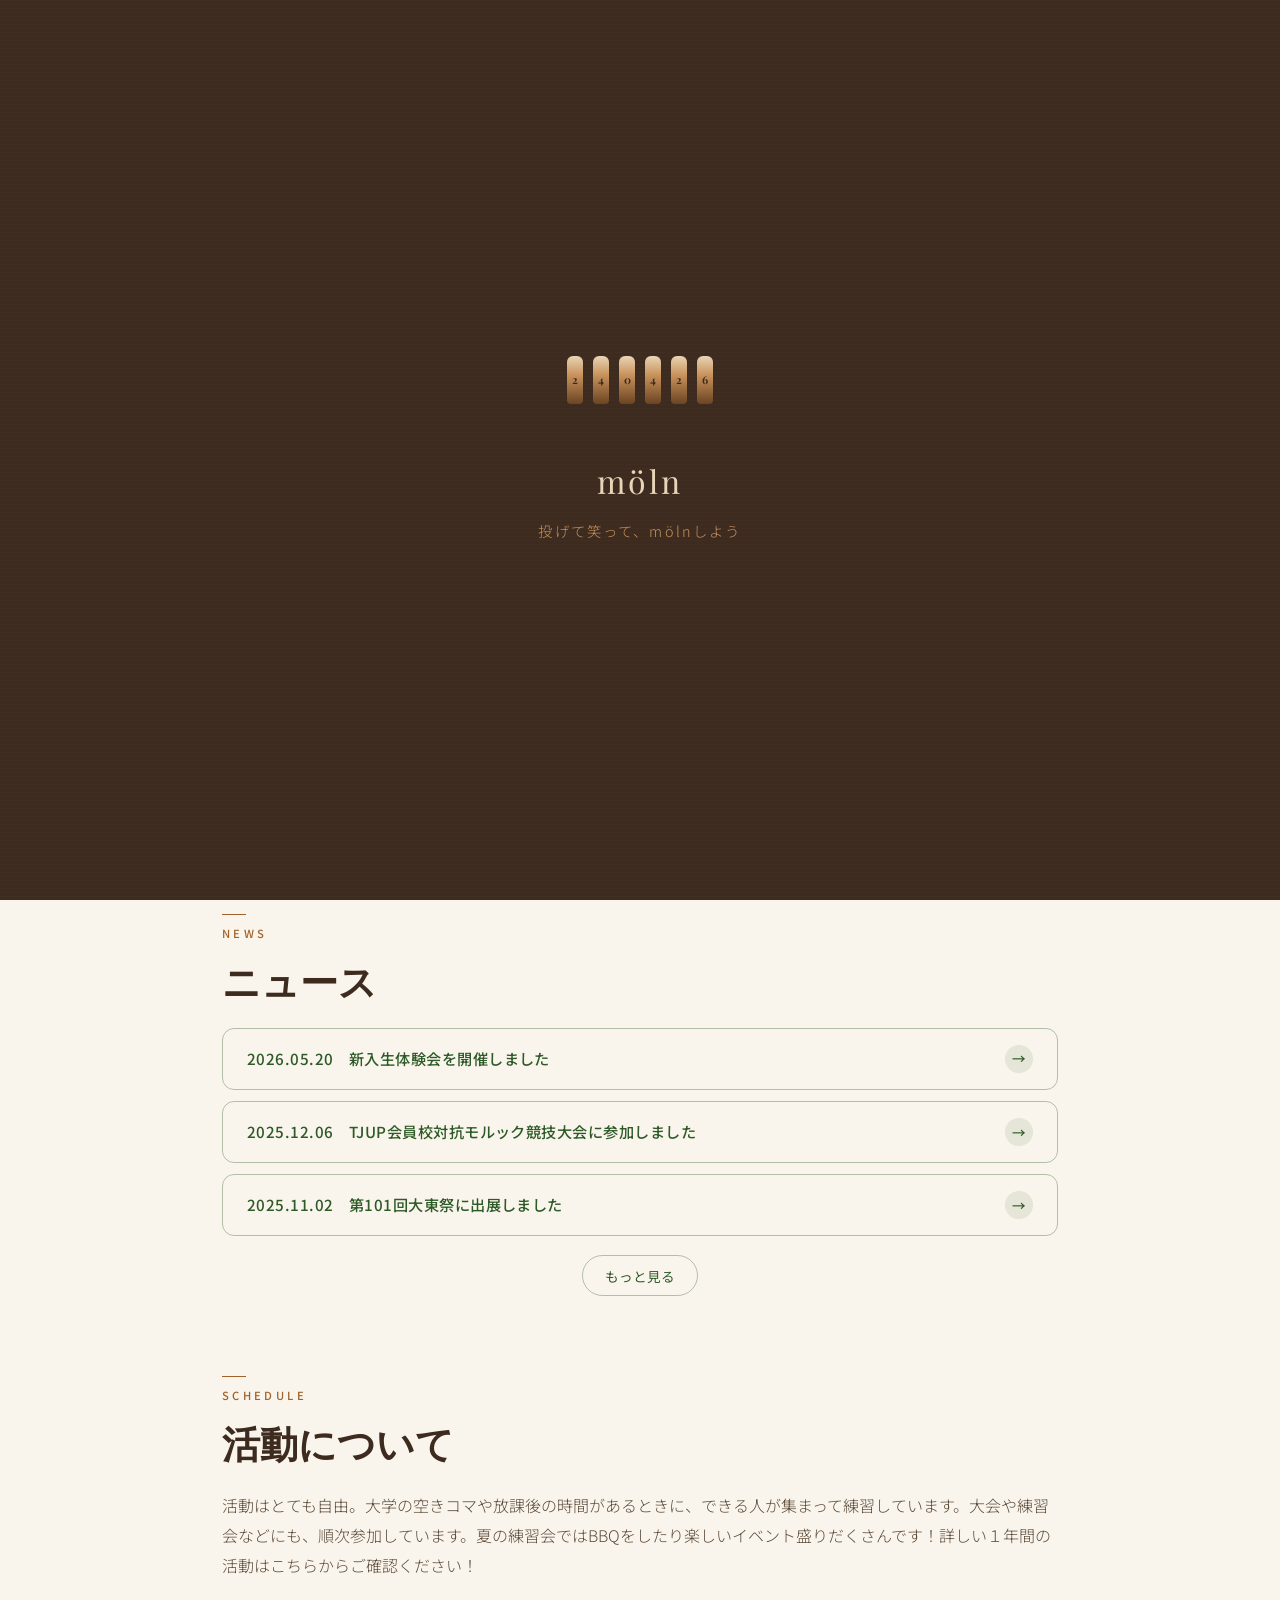
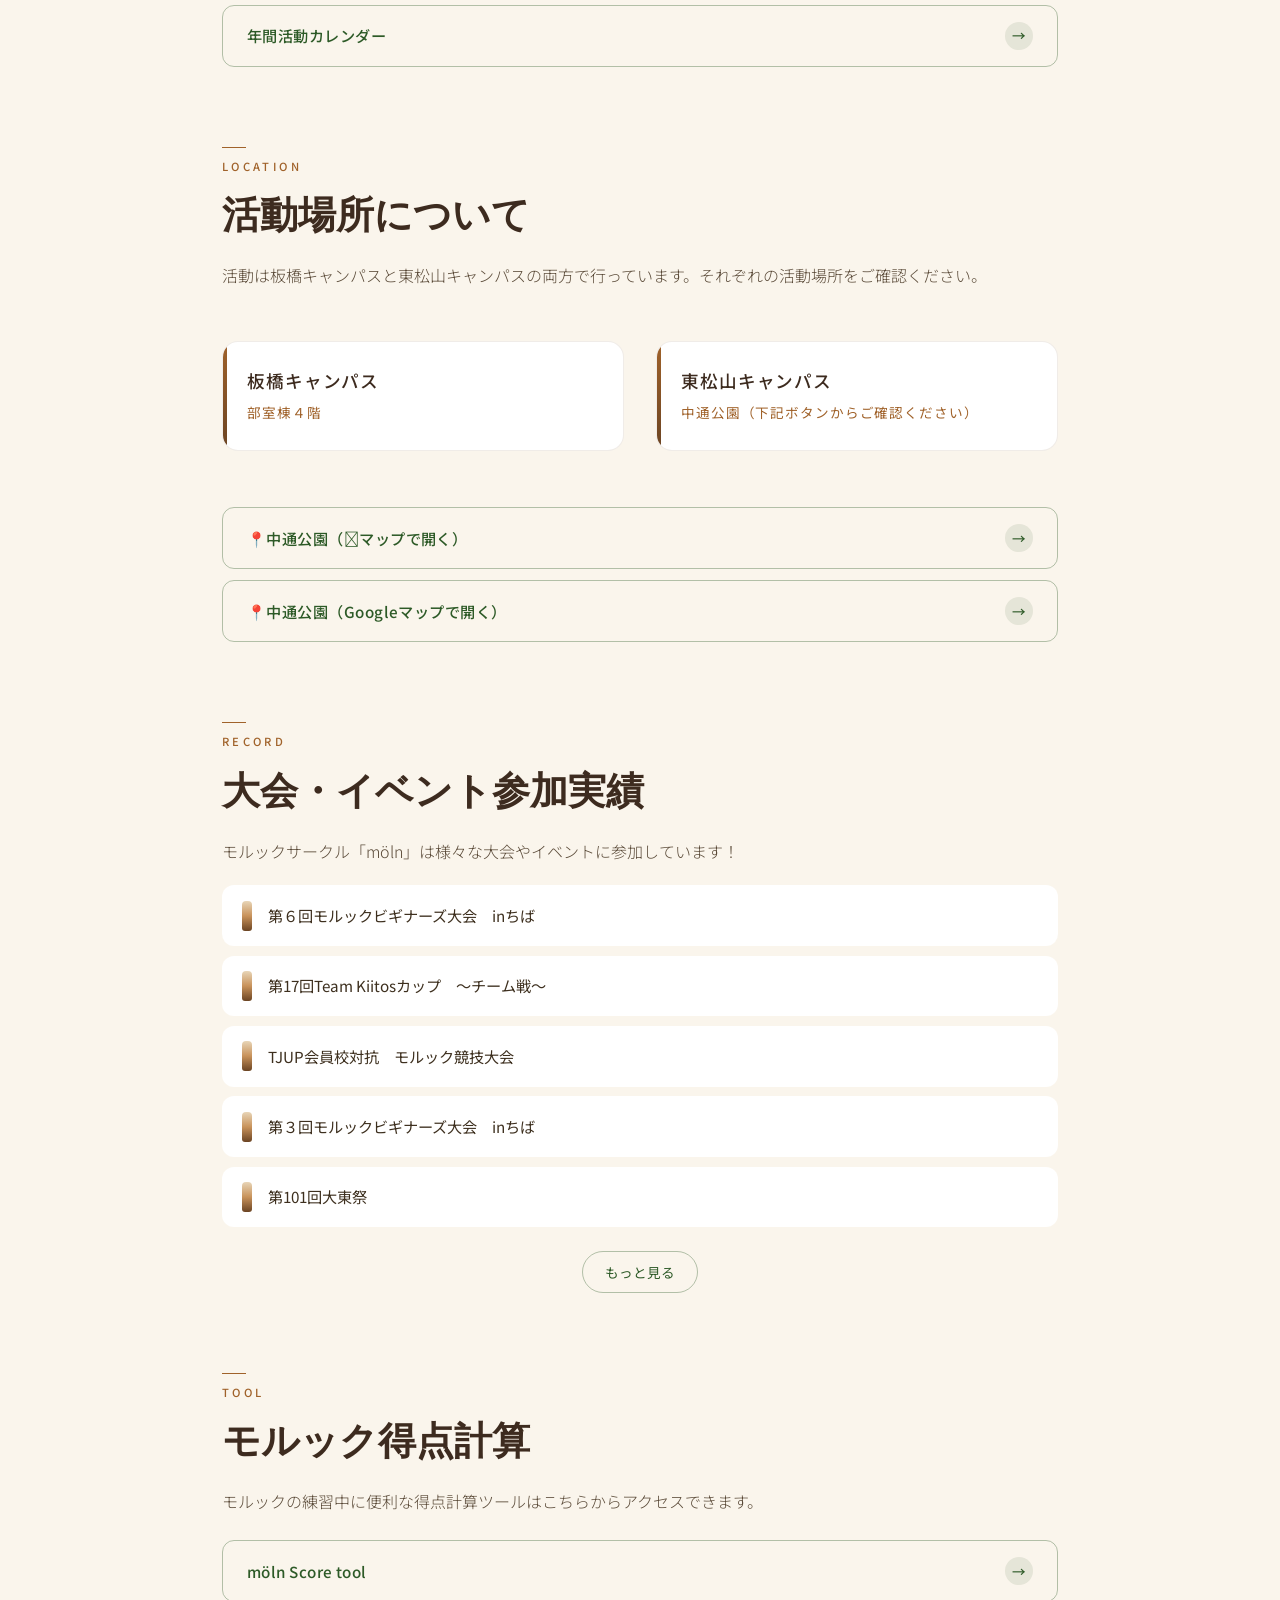
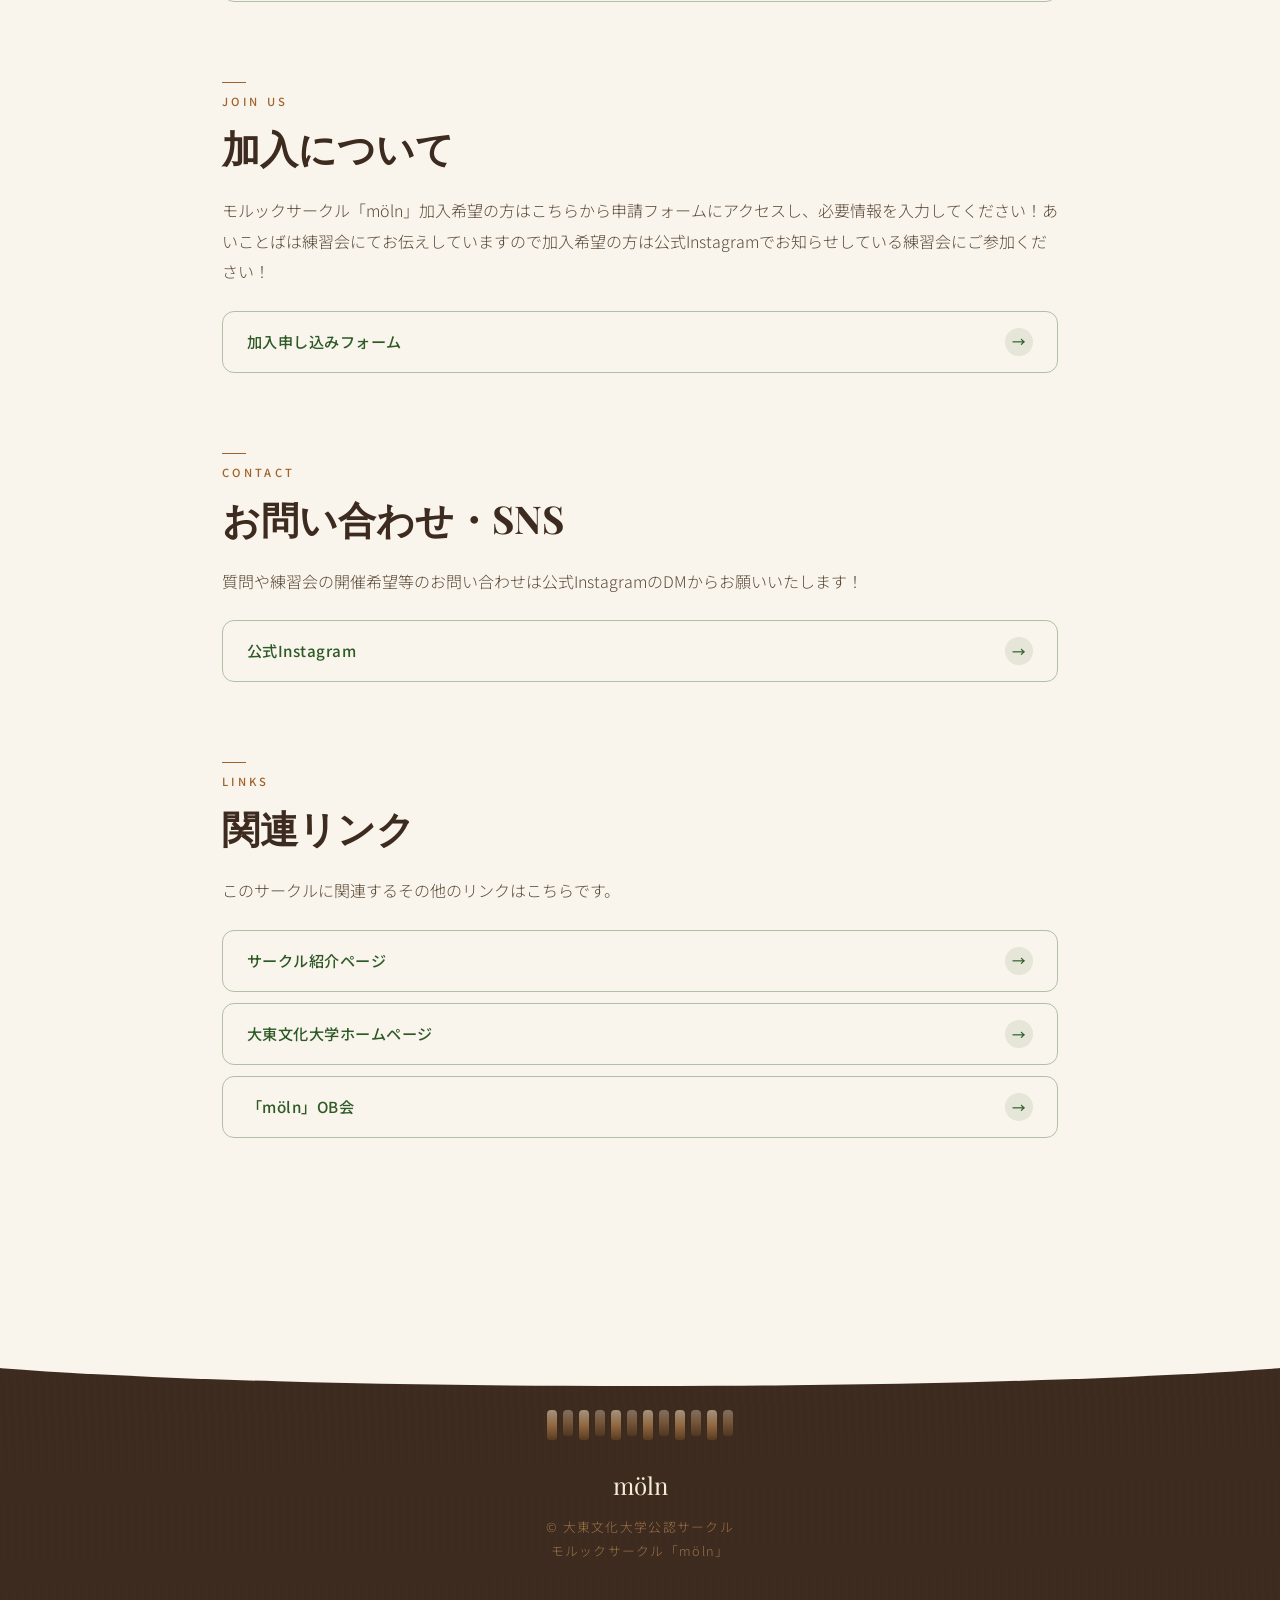
==== index.html @ 15ef9937 "Update index.html" ====
<!DOCTYPE html>
<html lang="ja">
<head>
  <meta charset="UTF-8" />
  <meta name="viewport" content="width=device-width, initial-scale=1.0" />
  <title>モルックサークル「möln」</title>
  <link rel="icon" type="image/png" href="photo/favicon.ico" />

  <!-- PWA設定 -->
  <meta name="theme-color" content="#5C3D2E" />
  <meta name="apple-mobile-web-app-capable" content="yes" />
  <meta name="apple-mobile-web-app-status-bar-style" content="default" />
  <meta name="apple-mobile-web-app-title" content="möln" />
  <link rel="apple-touch-icon" href="photo/App_icon.jpeg" />
  <link rel="manifest" href="manifest.json" />

  <link rel="preconnect" href="https://fonts.googleapis.com">
  <link rel="preconnect" href="https://fonts.gstatic.com" crossorigin>
  <link href="https://fonts.googleapis.com/css2?family=Playfair+Display:ital,wght@0,700;1,400&family=Noto+Sans+JP:wght@300;400;500;700&display=swap" rel="stylesheet">

  <style>
    :root {
      --wood-dark: #3D2B1F;
      --wood-mid: #6B4423;
      --wood-light: #A0622A;
      --wood-pale: #C8925A;
      --birch: #E8D5B7;
      --birch-light: #F5ECD8;
      --forest: #2D5A27;
      --forest-light: #4A8C42;
      --moss: #7A9E60;
      --sky: #B8D4E8;
      --cream: #FAF5EC;
      --chalk: #FFFDF8;
      --ink: #1A1208;
      --ink-soft: #3D2F1E;
    }

    html {
      scroll-behavior: smooth;
    }

    * {
      margin: 0;
      padding: 0;
      box-sizing: border-box;
    }

    /* ===== LOADING ===== */
    .loading-screen {
      position: fixed;
      inset: 0;
      background: var(--wood-dark);
      display: flex;
      flex-direction: column;
      justify-content: center;
      align-items: center;
      z-index: 9999;
      transition: opacity 0.8s ease, visibility 0.8s ease;
      overflow: hidden;
    }

    .loading-screen::before {
      content: '';
      position: absolute;
      inset: 0;
      background-image: 
        repeating-linear-gradient(
          0deg,
          transparent,
          transparent 3px,
          rgba(255,255,255,0.015) 3px,
          rgba(255,255,255,0.015) 4px
        );
    }

    .loading-screen.hidden {
      opacity: 0;
      visibility: hidden;
    }

    .loading-skittles {
      display: flex;
      gap: 10px;
      margin-bottom: 3rem;
    }

    .loading-skittle {
      width: 16px;
      height: 48px;
      background: linear-gradient(180deg, var(--birch) 0%, var(--wood-pale) 40%, var(--wood-mid) 100%);
      border-radius: 6px 6px 4px 4px;
      position: relative;
      animation: skittleBounce 1.2s ease-in-out infinite;
    }

    .loading-skittle:nth-child(1) { animation-delay: 0s; }
    .loading-skittle:nth-child(2) { animation-delay: 0.1s; }
    .loading-skittle:nth-child(3) { animation-delay: 0.2s; }
    .loading-skittle:nth-child(4) { animation-delay: 0.3s; }
    .loading-skittle:nth-child(5) { animation-delay: 0.4s; }
    .loading-skittle:nth-child(6) { animation-delay: 0.5s; }

    .loading-skittle::after {
      content: attr(data-num);
      position: absolute;
      top: 50%;
      left: 50%;
      transform: translate(-50%, -50%);
      color: var(--wood-dark);
      font-size: 11px;
      font-weight: 700;
      font-family: 'Playfair Display', serif;
    }

    @keyframes skittleBounce {
      0%, 100% { transform: scaleY(1) translateY(0); }
      50% { transform: scaleY(0.85) translateY(6px); }
    }

    .loading-logo {
      color: var(--birch);
      font-family: 'Playfair Display', serif;
      font-size: 2rem;
      letter-spacing: 0.1em;
      margin-bottom: 0.5rem;
      opacity: 0;
      animation: fadeUp 0.8s ease 0.6s forwards;
    }

    .loading-tagline {
      color: var(--wood-pale);
      font-family: 'Noto Sans JP', sans-serif;
      font-size: 0.9rem;
      font-weight: 300;
      letter-spacing: 0.15em;
      opacity: 0;
      animation: fadeUp 0.8s ease 1s forwards;
    }

    @keyframes fadeUp {
      from { opacity: 0; transform: translateY(15px); }
      to { opacity: 1; transform: translateY(0); }
    }

    /* ===== BASE ===== */
    body {
      font-family: 'Noto Sans JP', sans-serif;
      background: var(--cream);
      color: var(--ink-soft);
      line-height: 1.8;
      overflow-x: hidden;
    }

    /* ===== WOOD GRAIN TEXTURE (CSS only) ===== */
    .wood-texture {
      background-image:
        repeating-linear-gradient(
          87deg,
          transparent 0px,
          transparent 8px,
          rgba(0,0,0,0.018) 8px,
          rgba(0,0,0,0.018) 9px
        ),
        repeating-linear-gradient(
          90deg,
          transparent 0px,
          transparent 20px,
          rgba(255,255,255,0.04) 20px,
          rgba(255,255,255,0.04) 21px
        );
    }

    /* ===== HEADER ===== */
    header {
      background: var(--wood-dark);
      position: relative;
      overflow: hidden;
      padding: 5rem 2rem 6rem;
      text-align: center;
    }

    header::before {
      content: '';
      position: absolute;
      inset: 0;
      background-image:
        repeating-linear-gradient(
          86deg,
          transparent 0px, transparent 6px,
          rgba(255,255,255,0.012) 6px, rgba(255,255,255,0.012) 7px
        ),
        repeating-linear-gradient(
          90deg,
          transparent 0px, transparent 18px,
          rgba(0,0,0,0.06) 18px, rgba(0,0,0,0.06) 19px
        );
    }

    /* Decorative circles – skittle silhouettes */
    header::after {
      content: '';
      position: absolute;
      bottom: -60px;
      left: 50%;
      transform: translateX(-50%);
      width: 120%;
      height: 120px;
      background: var(--cream);
      border-radius: 50% 50% 0 0;
    }

    .header-inner {
      position: relative;
      z-index: 2;
    }

    .header-badge {
      display: inline-flex;
      align-items: center;
      gap: 8px;
      background: rgba(255,255,255,0.08);
      border: 1px solid rgba(255,255,255,0.15);
      color: var(--birch);
      font-size: 0.75rem;
      letter-spacing: 0.25em;
      text-transform: uppercase;
      padding: 0.4rem 1.2rem;
      border-radius: 100px;
      margin-bottom: 2rem;
      font-family: 'Noto Sans JP', sans-serif;
      font-weight: 300;
    }

    .header-badge::before {
      content: '';
      width: 6px;
      height: 6px;
      background: var(--forest-light);
      border-radius: 50%;
      animation: pulse 2s ease infinite;
    }

    @keyframes pulse {
      0%, 100% { opacity: 1; transform: scale(1); }
      50% { opacity: 0.5; transform: scale(1.4); }
    }

    header h1 {
      font-family: 'Playfair Display', serif;
      font-size: clamp(2.8rem, 8vw, 5rem);
      font-weight: 700;
      color: var(--birch-light);
      letter-spacing: -0.02em;
      line-height: 1.1;
      margin-bottom: 1rem;
      text-shadow: 0 4px 20px rgba(0,0,0,0.4);
    }

    header h1 em {
      font-style: italic;
      color: var(--wood-pale);
    }

    header .header-sub {
      font-family: 'Noto Sans JP', sans-serif;
      font-size: 1.1rem;
      color: rgba(232, 213, 183, 0.75);
      font-weight: 300;
      letter-spacing: 0.2em;
    }

    /* Floating skittle decorations in header */
    .skittle-deco {
      position: absolute;
      border-radius: 6px 6px 4px 4px;
      background: linear-gradient(180deg, rgba(200,146,90,0.15) 0%, rgba(107,68,35,0.2) 100%);
      border: 1px solid rgba(200,146,90,0.12);
      z-index: 1;
    }

    .skittle-deco:nth-child(1) { width: 18px; height: 52px; left: 8%; top: 20%; transform: rotate(-12deg); animation: floatPin 6s ease-in-out infinite; }
    .skittle-deco:nth-child(2) { width: 14px; height: 42px; left: 15%; bottom: 30%; transform: rotate(8deg); animation: floatPin 7s ease-in-out 1s infinite; }
    .skittle-deco:nth-child(3) { width: 20px; height: 58px; right: 10%; top: 15%; transform: rotate(15deg); animation: floatPin 5.5s ease-in-out 0.5s infinite; }
    .skittle-deco:nth-child(4) { width: 15px; height: 44px; right: 18%; bottom: 35%; transform: rotate(-8deg); animation: floatPin 8s ease-in-out 2s infinite; }
    .skittle-deco:nth-child(5) { width: 12px; height: 36px; left: 28%; top: 40%; transform: rotate(20deg); animation: floatPin 6.5s ease-in-out 1.5s infinite; }

    @keyframes floatPin {
      0%, 100% { transform: rotate(var(--r, -12deg)) translateY(0); }
      50% { transform: rotate(var(--r, -12deg)) translateY(-8px); }
    }

    /* ===== NAV ===== */
    nav {
      position: sticky;
      top: 0;
      z-index: 100;
      background: rgba(250, 245, 236, 0.92);
      backdrop-filter: blur(12px);
      -webkit-backdrop-filter: blur(12px);
      border-bottom: 1px solid rgba(107,68,35,0.12);
      padding: 0.8rem 2rem;
    }

    .nav-inner {
      max-width: 900px;
      margin: auto;
      display: flex;
      align-items: center;
      justify-content: space-between;
      gap: 1rem;
    }

    .nav-brand {
      font-family: 'Playfair Display', serif;
      font-size: 1.2rem;
      color: var(--wood-dark);
      font-weight: 700;
      letter-spacing: 0.05em;
      text-decoration: none;
    }

    .nav-links {
      display: flex;
      gap: 0.3rem;
      list-style: none;
      flex-wrap: wrap;
    }

    .nav-links a {
      display: inline-block;
      padding: 0.3rem 0.75rem;
      font-size: 0.8rem;
      font-weight: 400;
      color: var(--ink-soft);
      text-decoration: none;
      border-radius: 100px;
      letter-spacing: 0.05em;
      transition: all 0.25s;
    }

    .nav-links a:hover {
      background: var(--wood-dark);
      color: var(--birch);
    }

    /* ===== MAIN CONTAINER ===== */
    .container {
      max-width: 900px;
      margin: 0 auto;
      padding: 5rem 2rem 4rem;
    }

    /* ===== SECTION ===== */
    section {
      margin-bottom: 5rem;
      opacity: 0;
      transform: translateY(24px);
      transition: opacity 0.7s ease, transform 0.7s ease;
      scroll-margin-top: 70px;
    }

    section.visible {
      opacity: 1;
      transform: translateY(0);
    }

    /* Section label */
    .section-label {
      display: block;
      font-size: 0.7rem;
      font-weight: 500;
      letter-spacing: 0.3em;
      text-transform: uppercase;
      color: var(--wood-light);
      margin-bottom: 0.75rem;
    }

    .section-label::before {
      content: '';
      display: block;
      width: 24px;
      height: 1px;
      background: var(--wood-light);
      margin-bottom: 0.5rem;
    }

    h2 {
      font-family: 'Playfair Display', serif;
      font-size: clamp(1.8rem, 4vw, 2.4rem);
      font-weight: 700;
      color: var(--wood-dark);
      line-height: 1.25;
      margin-bottom: 1.5rem;
    }

    p {
      font-size: 1rem;
      color: #5A4A38;
      line-height: 1.9;
      margin-bottom: 1.2rem;
      font-weight: 300;
    }

    /* ===== ABOUT SECTION ===== */
    #about {
      position: relative;
    }

    .about-deco {
      display: none;
    }

    /* ===== SCHEDULE SECTION ===== */
    #schedule {
      display: grid;
      grid-template-columns: 1fr 1fr;
      gap: 2rem;
      align-items: start;
    }

    .schedule-text { grid-column: 1 / -1; }

    /* ===== LOCATION SECTION ===== */
    #location {
      display: grid;
      grid-template-columns: 1fr 1fr;
      gap: 2rem;
      align-items: start;
    }


    .location-card {
      background: white;
      border: 1px solid rgba(107,68,35,0.1);
      border-radius: 16px;
      padding: 1.5rem;
      transition: all 0.3s ease;
      position: relative;
      overflow: hidden;
    }

    .location-card::before {
      content: '';
      position: absolute;
      top: 0;
      left: 0;
      width: 4px;
      height: 100%;
      background: linear-gradient(180deg, var(--wood-light), var(--wood-mid));
      border-radius: 4px 0 0 4px;
    }

    .location-card:hover {
      transform: translateY(-4px);
      box-shadow: 0 12px 30px rgba(61,43,31,0.12);
      border-color: rgba(107,68,35,0.25);
    }

    .location-icon {
      font-size: 1.8rem;
      margin-bottom: 0.75rem;
      display: block;
    }

    .location-card h3 {
      font-family: 'Noto Sans JP', sans-serif;
      font-size: 1.1rem;
      font-weight: 500;
      color: var(--wood-dark);
      letter-spacing: 0.05em;
      line-height: 1.7;
    }

    .location-sub {
      font-size: 0.85rem;
      font-weight: 400;
      color: var(--wood-light);
    }

    /* ===== MAP BUTTONS ===== */
    .map-btn-group {
      flex-direction: row;
    }

    @media (max-width: 680px) {
      .map-btn-group { flex-direction: column; }
    }

    /* ===== RECORD SECTION ===== */
    #record {
    }

    .record-list {
      list-style: none;
      padding: 0;
      display: flex;
      flex-direction: column;
      gap: 0.6rem;
      margin-bottom: 1.5rem;
    }

    .record-list li {
      display: flex;
      align-items: center;
      gap: 1rem;
      padding: 0.9rem 1.2rem;
      background: white;
      border-radius: 12px;
      font-size: 0.95rem;
      color: var(--ink-soft);
      font-weight: 400;
      transition: all 0.25s;
      border: 1px solid transparent;
    }

    .record-list li::before {
      content: '';
      flex-shrink: 0;
      width: 10px;
      height: 30px;
      background: linear-gradient(180deg, var(--birch) 0%, var(--wood-pale) 50%, var(--wood-mid) 100%);
      border-radius: 4px 4px 3px 3px;
    }

    .record-list li:hover {
      border-color: rgba(107,68,35,0.2);
      transform: translateX(4px);
    }

    .hidden-item {
      display: none;
    }

    /* ===== GALLERY ===== */
    #gallery { }

    .gallery-grid {
      display: grid;
      grid-template-columns: repeat(2, 1fr);
      gap: 1rem;
      margin-top: 1.5rem;
    }

    .gallery-grid img {
      width: 100%;
      height: 260px;
      object-fit: cover;
      border-radius: 16px;
      transition: all 0.4s ease;
      display: block;
    }

    .gallery-grid img:hover {
      transform: scale(1.03);
      box-shadow: 0 16px 40px rgba(61,43,31,0.2);
    }

    /* ===== SCORE SECTION ===== */
    #score {
    }

    #score .section-label { color: var(--wood-light); }
    #score .section-label::before { background: var(--wood-light); }
    #score h2 { color: var(--wood-dark); }
    #score p { color: #5A4A38; }

    /* ===== CONTACT SECTION ===== */
    #contact { }

    .sns-grid {
      display: grid;
      grid-template-columns: repeat(3, 1fr);
      gap: 1rem;
      margin-top: 1.5rem;
    }

    .sns-card {
      display: flex;
      flex-direction: column;
      align-items: center;
      gap: 0.6rem;
      padding: 1.5rem 1rem;
      background: white;
      border: 1px solid rgba(107,68,35,0.1);
      border-radius: 16px;
      text-decoration: none;
      color: var(--ink-soft);
      font-size: 0.85rem;
      font-weight: 500;
      transition: all 0.3s ease;
      letter-spacing: 0.03em;
    }

    .sns-card .sns-icon {
      font-size: 1.8rem;
    }

    .sns-card:hover {
      transform: translateY(-5px);
      box-shadow: 0 12px 30px rgba(61,43,31,0.12);
      border-color: var(--wood-pale);
      color: var(--wood-dark);
    }

    /* ===== LINKS SECTION ===== */
    #links { }

    .link-list {
      display: flex;
      flex-direction: column;
      gap: 0.7rem;
      margin-top: 1.5rem;
    }

    /* ===== BUTTONS ===== */
    .btn {
      display: inline-flex;
      align-items: center;
      justify-content: space-between;
      gap: 1rem;
      padding: 1rem 1.5rem;
      border-radius: 12px;
      font-size: 0.95rem;
      font-weight: 500;
      font-family: 'Noto Sans JP', sans-serif;
      text-decoration: none;
      transition: all 0.3s ease;
      cursor: pointer;
      border: none;
      letter-spacing: 0.03em;
    }

    .btn-wood {
      background: var(--forest);
      color: #fff;
      box-shadow: 0 4px 12px rgba(45,90,39,0.3);
    }

    .btn-wood:hover {
      background: var(--forest-light);
      transform: translateY(-2px);
      box-shadow: 0 8px 20px rgba(45,90,39,0.4);
      color: #fff;
    }

    .btn-outline {
      background: transparent;
      color: var(--forest);
      border: 1.5px solid rgba(45,90,39,0.35);
      width: 100%;
    }

    .btn-outline:hover {
      background: var(--forest);
      color: #fff;
      border-color: var(--forest);
      transform: translateX(4px);
    }

    .btn-outline:hover .btn-arrow {
      background: rgba(255,255,255,0.2);
      color: #fff;
    }

    .btn-ghost {
      background: rgba(255,255,255,0.12);
      color: #fff;
      border: 1px solid rgba(255,255,255,0.2);
    }

    .btn-ghost:hover {
      background: rgba(255,255,255,0.22);
      color: white;
      transform: translateY(-2px);
    }

    .btn-arrow {
      flex-shrink: 0;
      width: 28px;
      height: 28px;
      background: rgba(45,90,39,0.1);
      border-radius: 50%;
      display: flex;
      align-items: center;
      justify-content: center;
      font-size: 0.85rem;
      transition: transform 0.25s, background 0.25s;
      color: var(--forest);
    }

    .btn:hover .btn-arrow {
      transform: translateX(3px);
    }

    .btn-toggle {
      background: transparent;
      border: 1.5px solid rgba(45,90,39,0.35);
      color: var(--forest);
      padding: 0.6rem 1.4rem;
      border-radius: 100px;
      font-size: 0.85rem;
      cursor: pointer;
      font-family: 'Noto Sans JP', sans-serif;
      transition: all 0.25s;
    }

    .btn-toggle:hover {
      background: var(--forest);
      color: #fff;
      border-color: var(--forest);
    }

    .btn-center {
      text-align: center;
      margin-top: 1.2rem;
    }

    /* ===== NEWS SECTION ===== */
    #news { }

    .btn-label {
      flex: 1;
      min-width: 0;
      overflow: hidden;
      white-space: nowrap;
      text-overflow: ellipsis;
    }

    .news-hidden {
      display: none;
    }

    /* ===== FOOTER ===== */
    footer {
      background: var(--wood-dark);
      color: var(--birch);
      text-align: center;
      padding: 4rem 2rem 3rem;
      position: relative;
      overflow: hidden;
      margin-top: 4rem;
    }

    footer::before {
      content: '';
      position: absolute;
      top: -40px;
      left: 50%;
      transform: translateX(-50%);
      width: 120%;
      height: 80px;
      background: var(--cream);
      border-radius: 0 0 50% 50%;
    }

    footer::after {
      content: '';
      position: absolute;
      inset: 0;
      background-image:
        repeating-linear-gradient(
          88deg,
          transparent 0px, transparent 7px,
          rgba(255,255,255,0.01) 7px, rgba(255,255,255,0.01) 8px
        );
    }

    .footer-pins {
      display: flex;
      justify-content: center;
      gap: 6px;
      margin-bottom: 1.5rem;
      position: relative;
      z-index: 2;
    }

    .footer-pin {
      width: 10px;
      height: 30px;
      background: linear-gradient(180deg, var(--birch) 0%, var(--wood-pale) 50%, var(--wood-mid) 100%);
      border-radius: 4px 4px 3px 3px;
      opacity: 0.6;
    }

    .footer-pin:nth-child(even) { height: 26px; opacity: 0.4; }

    .footer-brand {
      font-family: 'Playfair Display', serif;
      font-size: 1.5rem;
      color: var(--birch-light);
      margin-bottom: 0.5rem;
      position: relative;
      z-index: 2;
    }

    .footer-copy {
      font-size: 0.8rem;
      color: rgba(200,146,90,0.7);
      font-weight: 300;
      letter-spacing: 0.1em;
      position: relative;
      z-index: 2;
    }

    /* ===== SCROLLBAR ===== */
    ::-webkit-scrollbar { width: 6px; }
    ::-webkit-scrollbar-track { background: var(--cream); }
    ::-webkit-scrollbar-thumb { background: var(--wood-pale); border-radius: 3px; }

    /* ===== RESPONSIVE ===== */
    @media (max-width: 680px) {
      header { padding: 4rem 1.5rem 5rem; }
      .container { padding: 4rem 1.2rem 3rem; }

      #schedule { grid-template-columns: 1fr; }
      #location { grid-template-columns: 1fr; }
      .schedule-text { grid-column: 1; }

      .sns-grid { grid-template-columns: 1fr; }
      .gallery-grid { grid-template-columns: 1fr; }

      .nav-links { display: none; }


    }
  </style>
</head>
<body>

  <!-- ローディング画面 -->
  <div class="loading-screen" id="loadingScreen">
    <div class="loading-skittles">
      <div class="loading-skittle" data-num="2"></div>
      <div class="loading-skittle" data-num="4"></div>
      <div class="loading-skittle" data-num="0"></div>
      <div class="loading-skittle" data-num="4"></div>
      <div class="loading-skittle" data-num="2"></div>
      <div class="loading-skittle" data-num="6"></div>
    </div>
    <div class="loading-logo">möln</div>
    <div class="loading-tagline">投げて笑って、mölnしよう</div>
  </div>

  <!-- ナビゲーション -->
  <nav>
    <div class="nav-inner">
      <a class="nav-brand" href="#">möln</a>
      <ul class="nav-links">
        <li><a href="#about">About</a></li>
        <li><a href="#news">News</a></li>
        <li><a href="#schedule">Schedule</a></li>
        <li><a href="#location">Location</a></li>
        <li><a href="#record">Record</a></li>
        <li><a href="#score">Score</a></li>
        <li><a href="#join">Join us</a></li>
        <li><a href="#contact">Contact</a></li>
        <li><a href="#links">Links</a></li>
      </ul>
    </div>
  </nav>

  <!-- ヘッダー -->
  <header>
    <!-- Skittle decorations -->
    <div class="skittle-deco"></div>
    <div class="skittle-deco"></div>
    <div class="skittle-deco"></div>
    <div class="skittle-deco"></div>
    <div class="skittle-deco"></div>

    <div class="header-inner">
      <div class="header-badge">大東文化大学 公認サークル</div>
      <h1>モルックサークル<br><em>「möln」</em></h1>
      <p class="header-sub">投げて笑って、mölnしよう</p>
    </div>
  </header>

  <div class="container">





    <!-- サークル紹介 -->
    <section id="about">
      <div class="section-label">About</div>
      <h2>サークル紹介</h2>
      <p>
        モルックサークル「möln」は2024年4月から活動を始めたサークルで、フィンランドのスポーツ「モルック」を行っています。
        部員全員の仲が良く、常に和気あいあいとしているのも魅力の1つです。「運動はしたいけど激しいのは苦手だな…」そんな人にこそピッタリ！一緒にモルックを楽しみましょう！
      </p>
    </section>





    <!-- ニュース -->
    <section id="news">
      <div class="section-label">News</div>
      <h2>ニュース</h2>

      <div class="link-list" id="newsList">
       <a class="btn btn-outline" href="./article/26.05.20.html"><span class="btn-label">2026.05.20　新入生体験会を開催しました</span><span class="btn-arrow">→</span></a>
       <a class="btn btn-outline" href="./article/25.12.06.html"><span class="btn-label">2025.12.06　TJUP会員校対抗モルック競技大会に参加しました</span><span class="btn-arrow">→</span></a>
       <a class="btn btn-outline" href="./article/25.11.02.html"><span class="btn-label">2025.11.02　第101回大東祭に出展しました</span><span class="btn-arrow">→</span></a>
      </div>


      <div class="link-list" id="newsExtra" style="display:none; margin-top:0.7rem;">
       <a class="btn btn-outline" href="./article/25.08.17.html"><span class="btn-label">2025.08.17　夏の練習会を開催しました</span><span class="btn-arrow">→</span></a>
       <a class="btn btn-outline" href="./article/24.04.26.html"><span class="btn-label">2024.04.26</br>モルックサークル「möln」始まります</span><span class="btn-arrow">→</span></a>
      </div>


      <div class="btn-center">
        <button class="btn-toggle" id="newsMoreBtn" onclick="toggleNewsList()">もっと見る</button>
      </div>

    </section>





    <!-- 活動について -->
    <section id="schedule">
      <div class="schedule-text">
        <div class="section-label">Schedule</div>
        <h2>活動について</h2>
        <p>活動はとても自由。大学の空きコマや放課後の時間があるときに、できる人が集まって練習しています。大会や練習会などにも、順次参加しています。夏の練習会ではBBQをしたり楽しいイベント盛りだくさんです！詳しい１年間の活動はこちらからご確認ください！</p>
        <div class="link-list">
         <a class="btn btn-outline" href="./contents/calendar.html">年間活動カレンダー<span class="btn-arrow">→</span></a>
       </div>
      </div>
    </section>




    <!-- 活動場所について -->
    <section id="location">
      <div class="schedule-text">
        <div class="section-label">Location</div>
        <h2>活動場所について</h2>
        <p>活動は板橋キャンパスと東松山キャンパスの両方で行っています。それぞれの活動場所をご確認ください。</p>
      </div>

      <div class="location-card">
        <h3>板橋キャンパス<br><span class="location-sub">部室棟４階</span></h3>
      </div>

      <div class="location-card">
        <h3>東松山キャンパス<br><span class="location-sub">中通公園（下記ボタンからご確認ください）</span></h3>
      </div>


      <!-- 地図リンク -->
      <div class="schedule-text">
        <div class="link-list map-btn-group">
          <a class="btn btn-outline" href="https://maps.apple/p/K4URRaqCvyPB8G" target="_blank" rel="noopener">📍中通公園（マップで開く）<span class="btn-arrow">→</span></a>
          <a class="btn btn-outline" href="https://www.google.com/maps/search/?api=1&query=中通公園+埼玉県東松山市" target="_blank" rel="noopener">📍中通公園（Googleマップで開く）<span class="btn-arrow">→</span></a>
        </div>
      </div>

    </section>






    <!-- 大会・イベント参加実績 -->
    <section id="record">
      <div class="section-label">Record</div>
      <h2>大会・イベント参加実績</h2>
      <p>モルックサークル「möln」は様々な大会やイベントに参加しています！</p>
      <ul class="record-list" id="recordList">
        <li>第６回モルックビギナーズ大会　inちば</li>
        <li>第17回Team Kiitosカップ　〜チーム戦〜</li>
        <li>TJUP会員校対抗　モルック競技大会</li>
        <li>第３回モルックビギナーズ大会　inちば</li>
        <li>第101回大東祭</li>
        <li class="hidden-item">モルックビギナーズ大会　inちば</li>
        <li class="hidden-item">第７回Team Kiitosカップ　〜チーム戦〜</li>
        <li class="hidden-item">第100回大東祭</li>
        <li class="hidden-item">関東大学モルック交流会　横川カップ</li>
        <li class="hidden-item">第３回Team Kiitosカップ　〜チーム戦〜</li>
        <li class="hidden-item">第１回Team Kiitosカップ　〜チーム戦〜</li>
      </ul>
      <div class="btn-center">
        <button class="btn-toggle" id="showMoreBtn" onclick="toggleRecordList()">もっと見る</button>
      </div>
    </section>






    <!-- モルック得点計算 -->
    <section id="score">
      <div class="section-label">Tool</div>
      <h2>モルック得点計算</h2>
      <p>モルックの練習中に便利な得点計算ツールはこちらからアクセスできます。</p>
      <div class="link-list">
        <a class="btn btn-outline" href="./contents/score.html">möln Score tool<span class="btn-arrow">→</span></a>
      </div>
    </section>






    <!-- 加入について -->
    <section id="join">
      <div class="section-label">Join Us</div>
      <h2>加入について</h2>
      <p>モルックサークル「möln」加入希望の方はこちらから申請フォームにアクセスし、必要情報を入力してください！あいことばは練習会にてお伝えしていますので加入希望の方は公式Instagramでお知らせしている練習会にご参加ください！</p>
      <div class="link-list">
        <a class="btn btn-outline" href="https://forms.gle/GnccRBETsALkuQas9" target="_blank" onclick="event.preventDefault(); openJoinForm();">加入申し込みフォーム<span class="btn-arrow">→</span></a>
      </div>

    </section>





    <!-- お問い合わせ・SNS -->
    <section id="contact">
      <div class="section-label">Contact</div>
      <h2>お問い合わせ・SNS</h2>
      <p>質問や練習会の開催希望等のお問い合わせは公式InstagramのDMからお願いいたします！</p>
      <div class="link-list">
       <a class="btn btn-outline" href="https://instagram.com/dbu_molkky" target="_blank">公式Instagram<span class="btn-arrow">→</span></a>
      </div>
    </section>





    <!-- 関連リンク -->
    <section id="links">
      <div class="section-label">Links</div>
      <h2>関連リンク</h2>
      <p>このサークルに関連するその他のリンクはこちらです。</p>
      <div class="link-list">
        <a class="btn btn-outline" href="https://www.daito.ac.jp/campuslife/club/culture/article0101_03660" target="_blank">サークル紹介ページ<span class="btn-arrow">→</span></a>
        <a class="btn btn-outline" href="https://www.daito.ac.jp" target="_blank">大東文化大学ホームページ<span class="btn-arrow">→</span></a>
        <a class="btn btn-outline" href="https://dbu-molkky.github.io/ob-homepage/" target="_blank">「möln」OB会<span class="btn-arrow">→</span></a>
      </div>
    </section>



  </div>






  <!-- フッター -->
  <footer>
    <div class="footer-pins">
      <div class="footer-pin"></div>
      <div class="footer-pin"></div>
      <div class="footer-pin"></div>
      <div class="footer-pin"></div>
      <div class="footer-pin"></div>
      <div class="footer-pin"></div>
      <div class="footer-pin"></div>
      <div class="footer-pin"></div>
      <div class="footer-pin"></div>
      <div class="footer-pin"></div>
      <div class="footer-pin"></div>
      <div class="footer-pin"></div>
    </div>
    <div class="footer-brand">möln</div>
    <p class="footer-copy">&copy; 大東文化大学公認サークル</br>モルックサークル「möln」</p>
  </footer>




  <!-- パスワードモーダル -->
  <div id="joinModal" style="display:none; position:fixed; inset:0; z-index:1000; background:rgba(26,18,8,0.55); backdrop-filter:blur(4px); -webkit-backdrop-filter:blur(4px); align-items:center; justify-content:center;">
    <div style="background:var(--chalk); border-radius:20px; padding:2.5rem 2rem; max-width:360px; width:90%; box-shadow:0 24px 60px rgba(26,18,8,0.25); position:relative; animation: fadeUp 0.3s ease;">
      <button onclick="closeJoinModal()" style="position:absolute;top:1rem;right:1rem;background:none;border:none;font-size:1.3rem;cursor:pointer;color:var(--wood-light);line-height:1;">&#x2715;</button>
      <div style="text-align:center; margin-bottom:1.5rem;">
        <div style="font-family:'Playfair Display',serif; font-size:1.5rem; color:var(--wood-dark); margin-bottom:0.4rem;">möln</div>
        <div style="font-size:0.8rem; letter-spacing:0.2em; text-transform:uppercase; color:var(--wood-light); font-weight:500;">あいことばを入力してください</div>
      </div>
      <div style="position:relative; margin-bottom:1rem;">
        <input id="joinPassword" type="text" placeholder="あいことば"
          style="width:100%; padding:0.85rem 1.1rem; border:1.5px solid rgba(107,68,35,0.2); border-radius:12px; font-size:1rem; font-family:'Noto Sans JP',sans-serif; background:white; color:var(--ink); outline:none; transition:border-color 0.25s;"
          onfocus="this.style.borderColor='var(--wood-light)'"
          onblur="this.style.borderColor='rgba(107,68,35,0.2)'"
          onkeydown="if(event.key==='Enter') checkJoinPassword()" />
      </div>
      <div id="joinError" style="display:none; color:#c0392b; font-size:0.82rem; text-align:center; margin-bottom:0.8rem;">あいことばが正しくありません。</div>
      <button onclick="checkJoinPassword()"
        style="width:100%; padding:0.9rem; background:var(--forest); color:#fff; border:none; border-radius:12px; font-size:0.95rem; font-weight:500; font-family:'Noto Sans JP',sans-serif; cursor:pointer; transition:background 0.25s, transform 0.2s; letter-spacing:0.05em;"
        onmouseover="this.style.background='var(--forest-light)'"
        onmouseout="this.style.background='var(--forest)'">
        フォームを開く
      </button>
    </div>
  </div>





  <script>
    // 加入フォーム：パスワード認証
    const JOIN_PASSWORD = 'モルック最高'; // ← ここにパスワードを設定してください

    function openJoinForm() {
      const modal = document.getElementById('joinModal');
      modal.style.display = 'flex';
      document.getElementById('joinPassword').value = '';
      document.getElementById('joinError').style.display = 'none';
      setTimeout(function() { document.getElementById('joinPassword').focus(); }, 100);
    }

    function closeJoinModal() {
      document.getElementById('joinModal').style.display = 'none';
    }

    function checkJoinPassword() {
      const input = document.getElementById('joinPassword').value;
      if (input === JOIN_PASSWORD) {
        closeJoinModal();
        const url = document.querySelector('#join a.btn-outline').href;
        window.open(url, '_blank');
      } else {
        document.getElementById('joinError').style.display = 'block';
        var pw = document.getElementById('joinPassword');
        pw.style.borderColor = '#c0392b';
        pw.value = '';
        pw.focus();
        setTimeout(function() { pw.style.borderColor = 'rgba(107,68,35,0.2)'; }, 1500);
      }
    }

    // モーダル外クリックで閉じる
    document.addEventListener('click', function(e) {
      var modal = document.getElementById('joinModal');
      if (modal && e.target === modal) closeJoinModal();
    });

    // ナビリンクのスムーズスクロール
    document.querySelectorAll('a[href^="#"]').forEach(function(link) {
      link.addEventListener('click', function(e) {
        const href = this.getAttribute('href');
        if (href === '#') return;
        const target = document.querySelector(href);
        if (!target) return;
        e.preventDefault();
        const navHeight = document.querySelector('nav').offsetHeight;
        const top = target.getBoundingClientRect().top + window.scrollY - navHeight - 16;
        window.scrollTo({ top: top, behavior: 'smooth' });
      });
    });

    // ローディング画面の制御
    window.addEventListener('load', function() {
      setTimeout(function() {
        document.getElementById('loadingScreen').classList.add('hidden');
        setTimeout(function() {
          document.getElementById('loadingScreen').remove();
        }, 800);
      }, 3000);
    });

    // Intersection Observer でスクロールアニメーション
    const observer = new IntersectionObserver((entries) => {
      entries.forEach(entry => {
        if (entry.isIntersecting) {
          entry.target.classList.add('visible');
        }
      });
    }, { threshold: 0.1 });

    document.querySelectorAll('section').forEach(s => observer.observe(s));

    // ニュース一覧の表示切り替え
    function toggleNewsList() {
      const extra = document.getElementById('newsExtra');
      const btn = document.getElementById('newsMoreBtn');
      const isHidden = extra.style.display === 'none' || extra.style.display === '';
      extra.style.display = isHidden ? 'flex' : 'none';
      btn.textContent = isHidden ? '表示を減らす' : 'もっと見る';
    }

    // 大会・イベント実績の表示切り替え
    function toggleRecordList() {
      const hiddenItems = document.querySelectorAll('#recordList .hidden-item');
      const btn = document.getElementById('showMoreBtn');
      const isHidden = getComputedStyle(hiddenItems[0]).display === 'none';

      hiddenItems.forEach(item => {
        item.style.display = isHidden ? 'flex' : 'none';
      });

      btn.textContent = isHidden ? '表示を減らす' : 'もっと見る';
    }

    // 初期化：hidden-item を非表示にする
    document.addEventListener('DOMContentLoaded', function() {
      document.querySelectorAll('#recordList .hidden-item').forEach(item => {
        item.style.display = 'none';
      });
      const newsExtra = document.getElementById('newsExtra');
      if (newsExtra) newsExtra.style.display = 'none';
    });

    // 画像の遅延読み込み完了を待つ
    document.addEventListener('DOMContentLoaded', function() {
      const images = document.querySelectorAll('img');
      images.forEach(img => {
        img.addEventListener('error', function() {
          this.style.background = 'linear-gradient(135deg, #C8925A22, #6B442322)';
          this.style.minHeight = '200px';
        });
      });
    });
  </script>
</body>
</html>
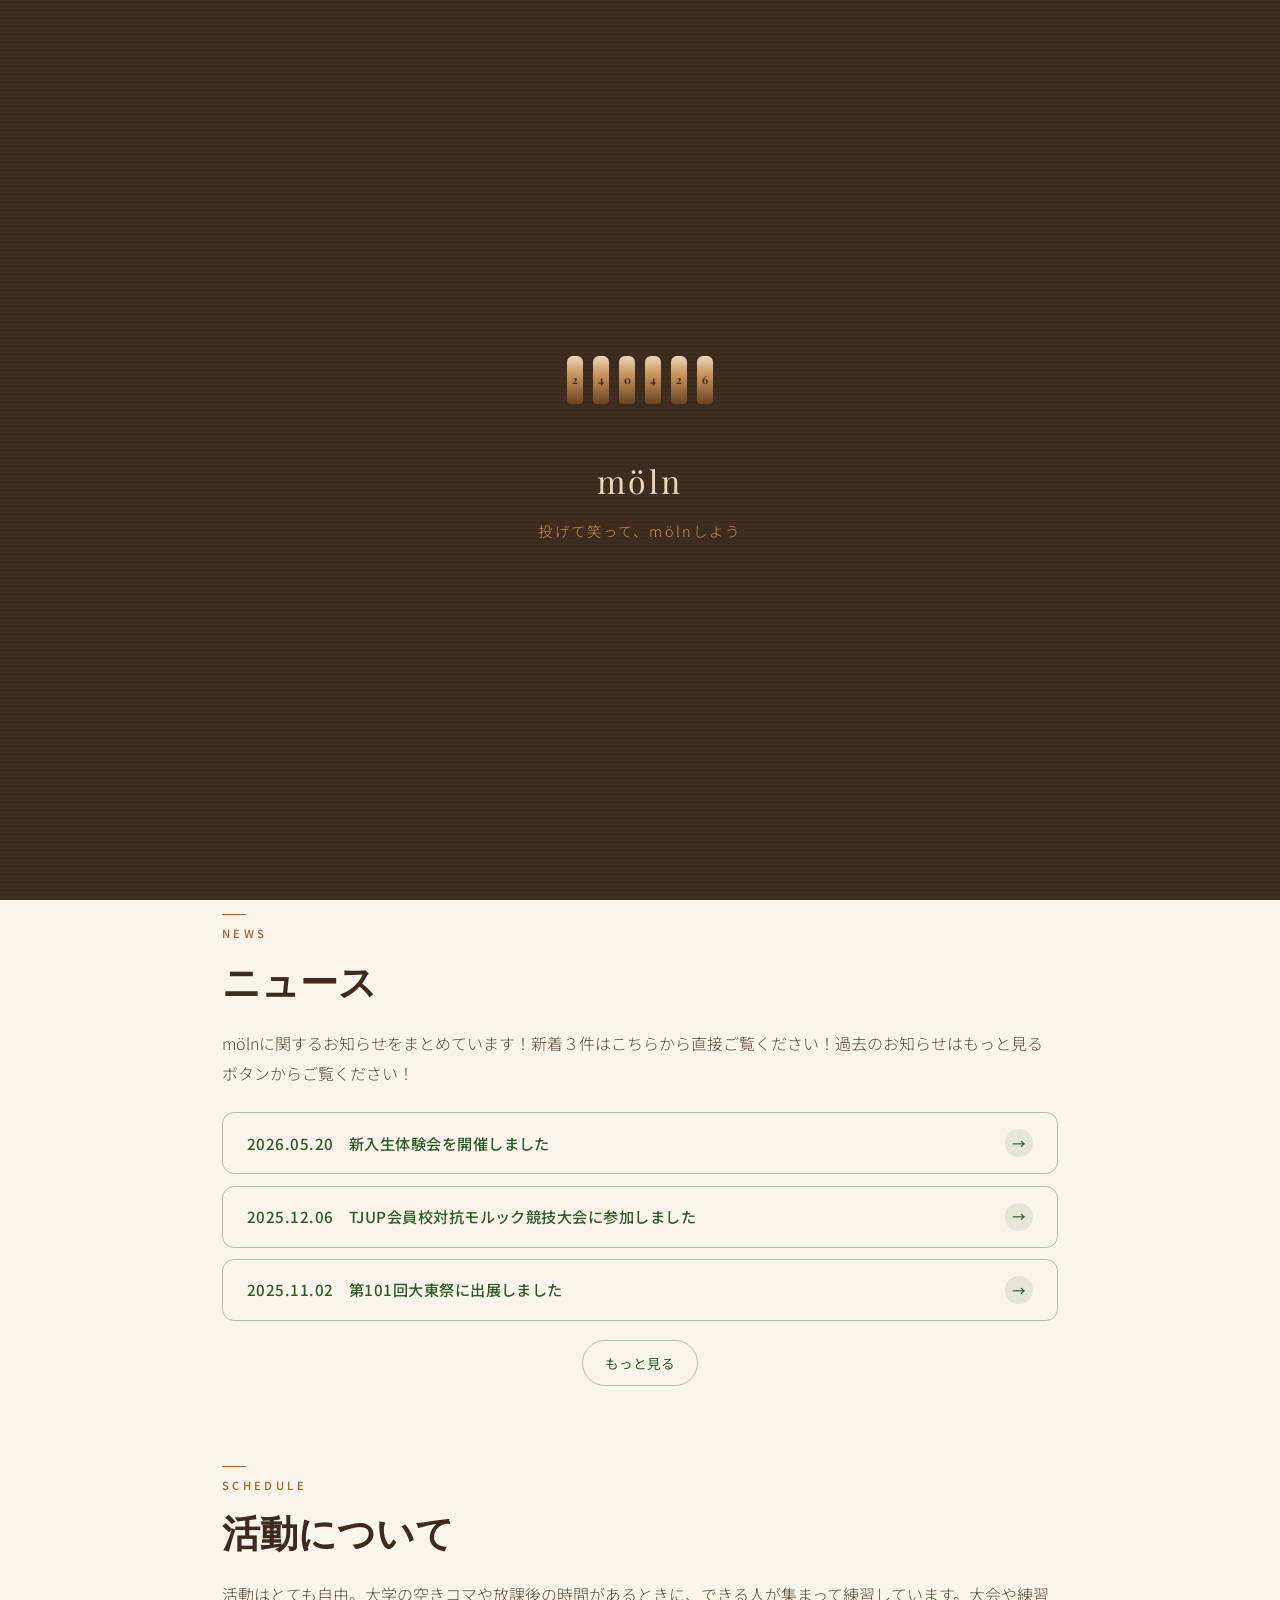
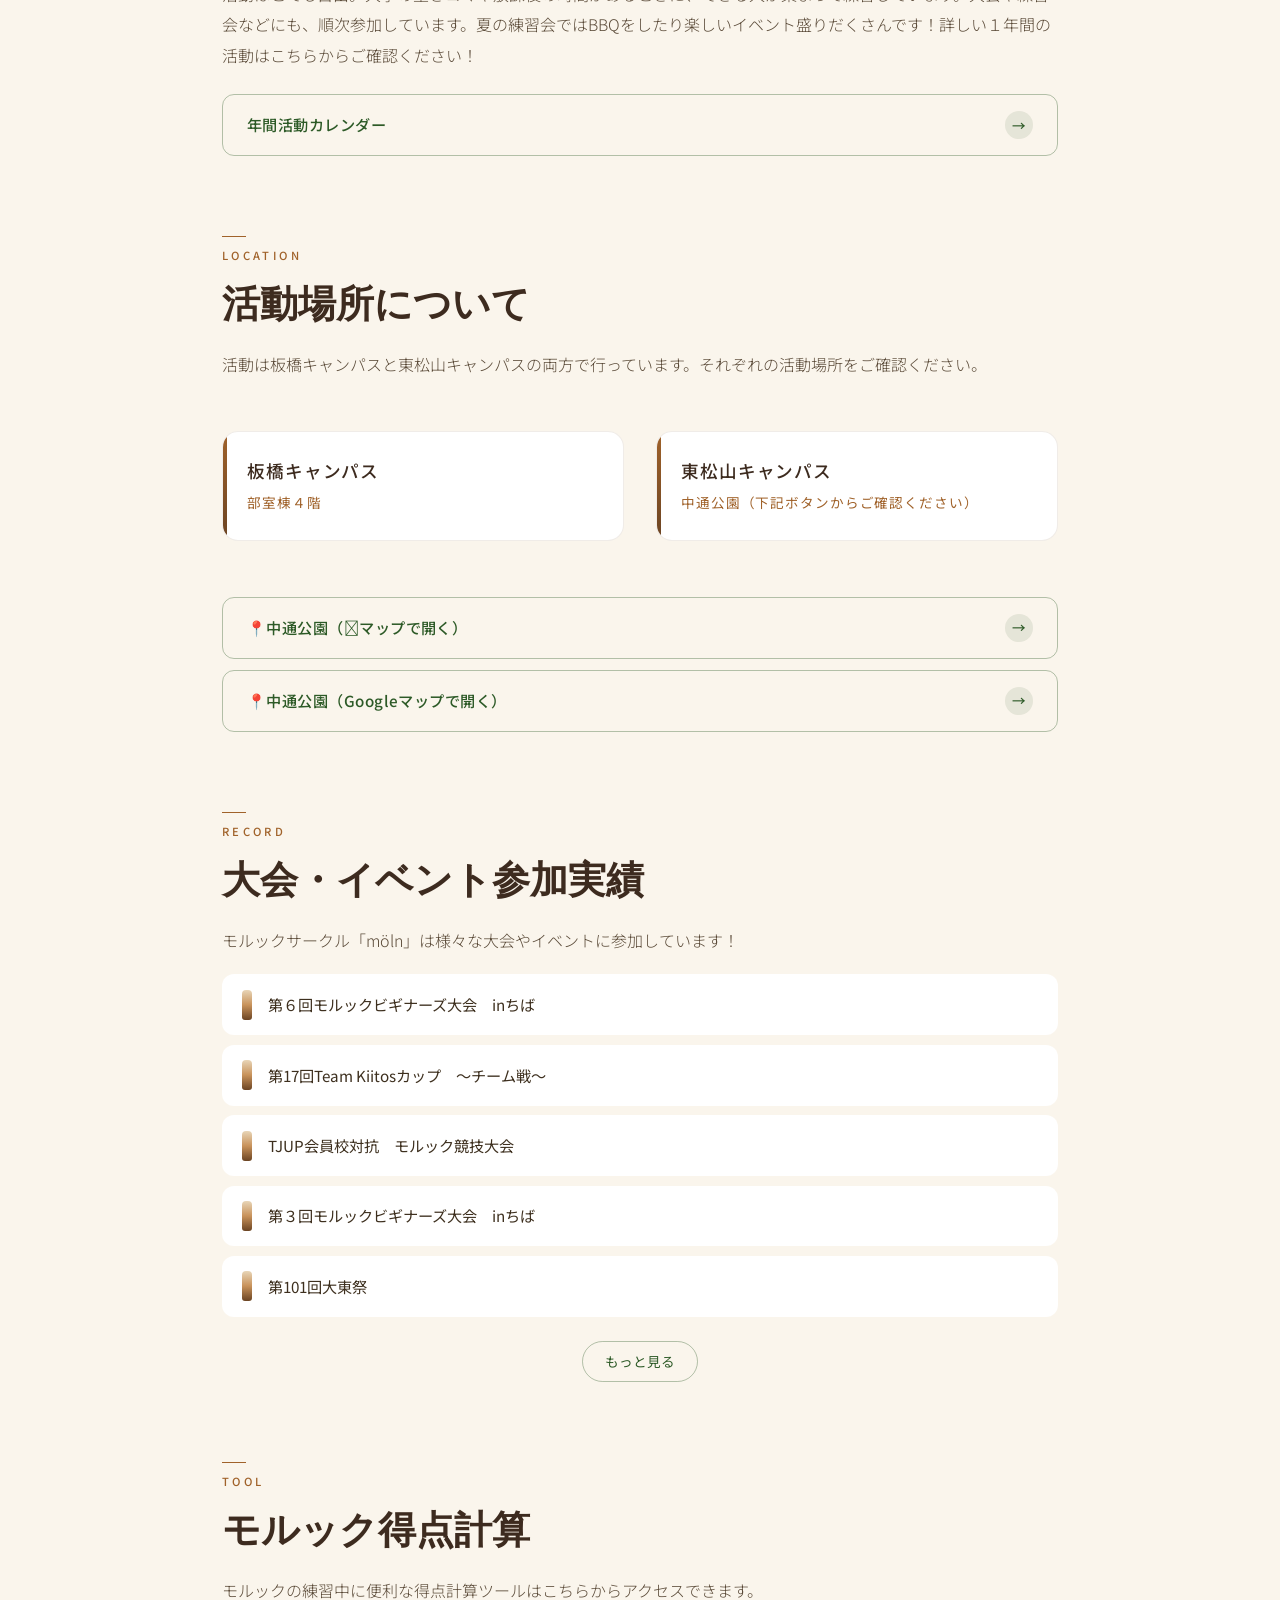
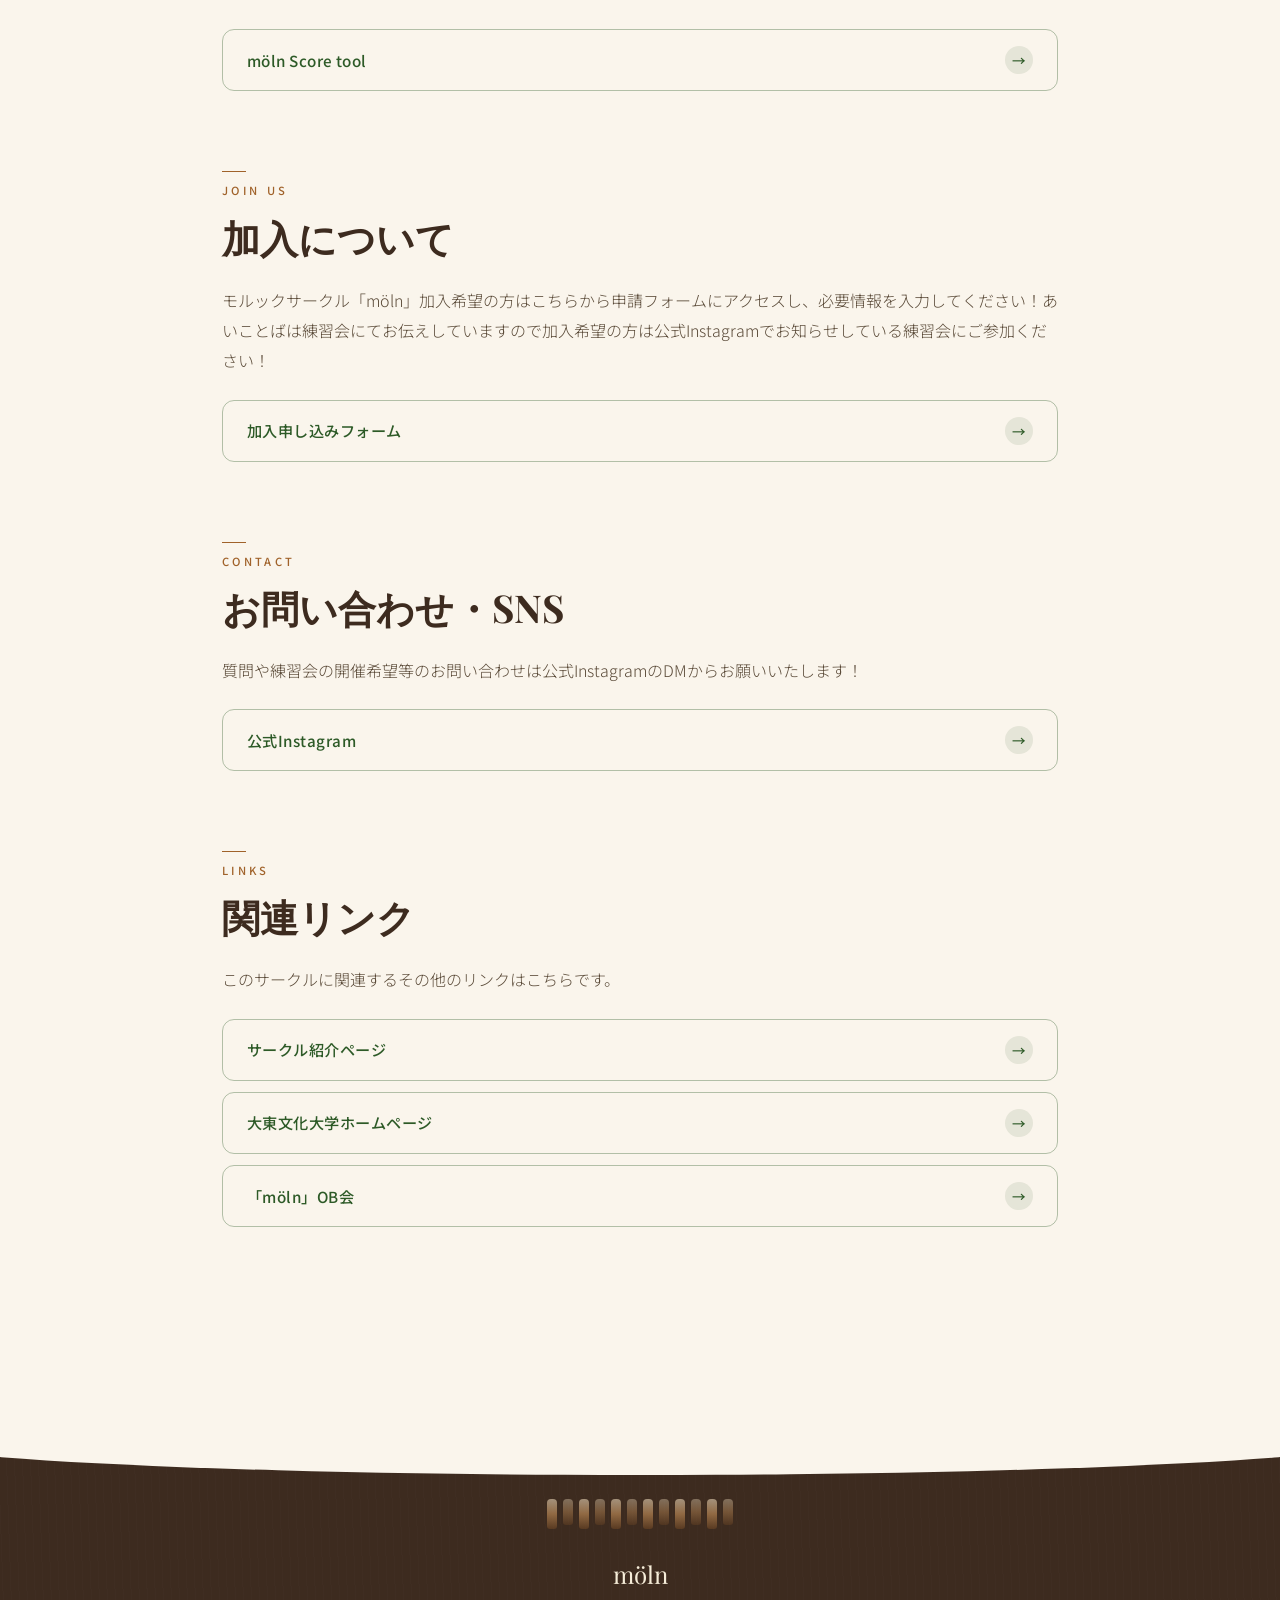
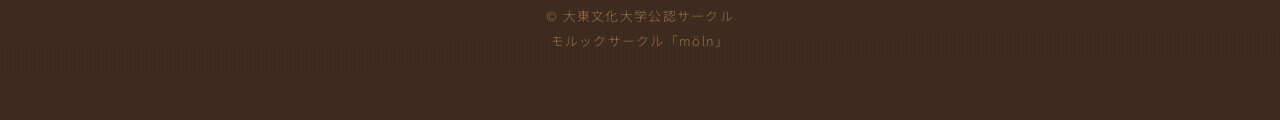
==== commit ff78bb9b: "Update index.html" ====
--- a/index.html
+++ b/index.html
@@ -703,6 +703,8 @@
       cursor: pointer;
       font-family: 'Noto Sans JP', sans-serif;
       transition: all 0.25s;
+      text-decoration: none;
+      display: inline-block;
     }
 
     .btn-toggle:hover {
@@ -900,6 +902,7 @@
     <section id="news">
       <div class="section-label">News</div>
       <h2>ニュース</h2>
+      <p>mölnに関するお知らせをまとめています！新着３件はこちらから直接ご覧ください！過去のお知らせはもっと見るボタンからご覧ください！</p>
 
       <div class="link-list" id="newsList">
        <a class="btn btn-outline" href="./article/26.05.20.html"><span class="btn-label">2026.05.20　新入生体験会を開催しました</span><span class="btn-arrow">→</span></a>
@@ -907,15 +910,8 @@
        <a class="btn btn-outline" href="./article/25.11.02.html"><span class="btn-label">2025.11.02　第101回大東祭に出展しました</span><span class="btn-arrow">→</span></a>
       </div>
 
-
-      <div class="link-list" id="newsExtra" style="display:none; margin-top:0.7rem;">
-       <a class="btn btn-outline" href="./article/25.08.17.html"><span class="btn-label">2025.08.17　夏の練習会を開催しました</span><span class="btn-arrow">→</span></a>
-       <a class="btn btn-outline" href="./article/24.04.26.html"><span class="btn-label">2024.04.26</br>モルックサークル「möln」始まります</span><span class="btn-arrow">→</span></a>
-      </div>
-
-
       <div class="btn-center">
-        <button class="btn-toggle" id="newsMoreBtn" onclick="toggleNewsList()">もっと見る</button>
+        <a class="btn-toggle" id="newsMoreBtn" href="./article/article_all.html">もっと見る</a>
       </div>
 
     </section>
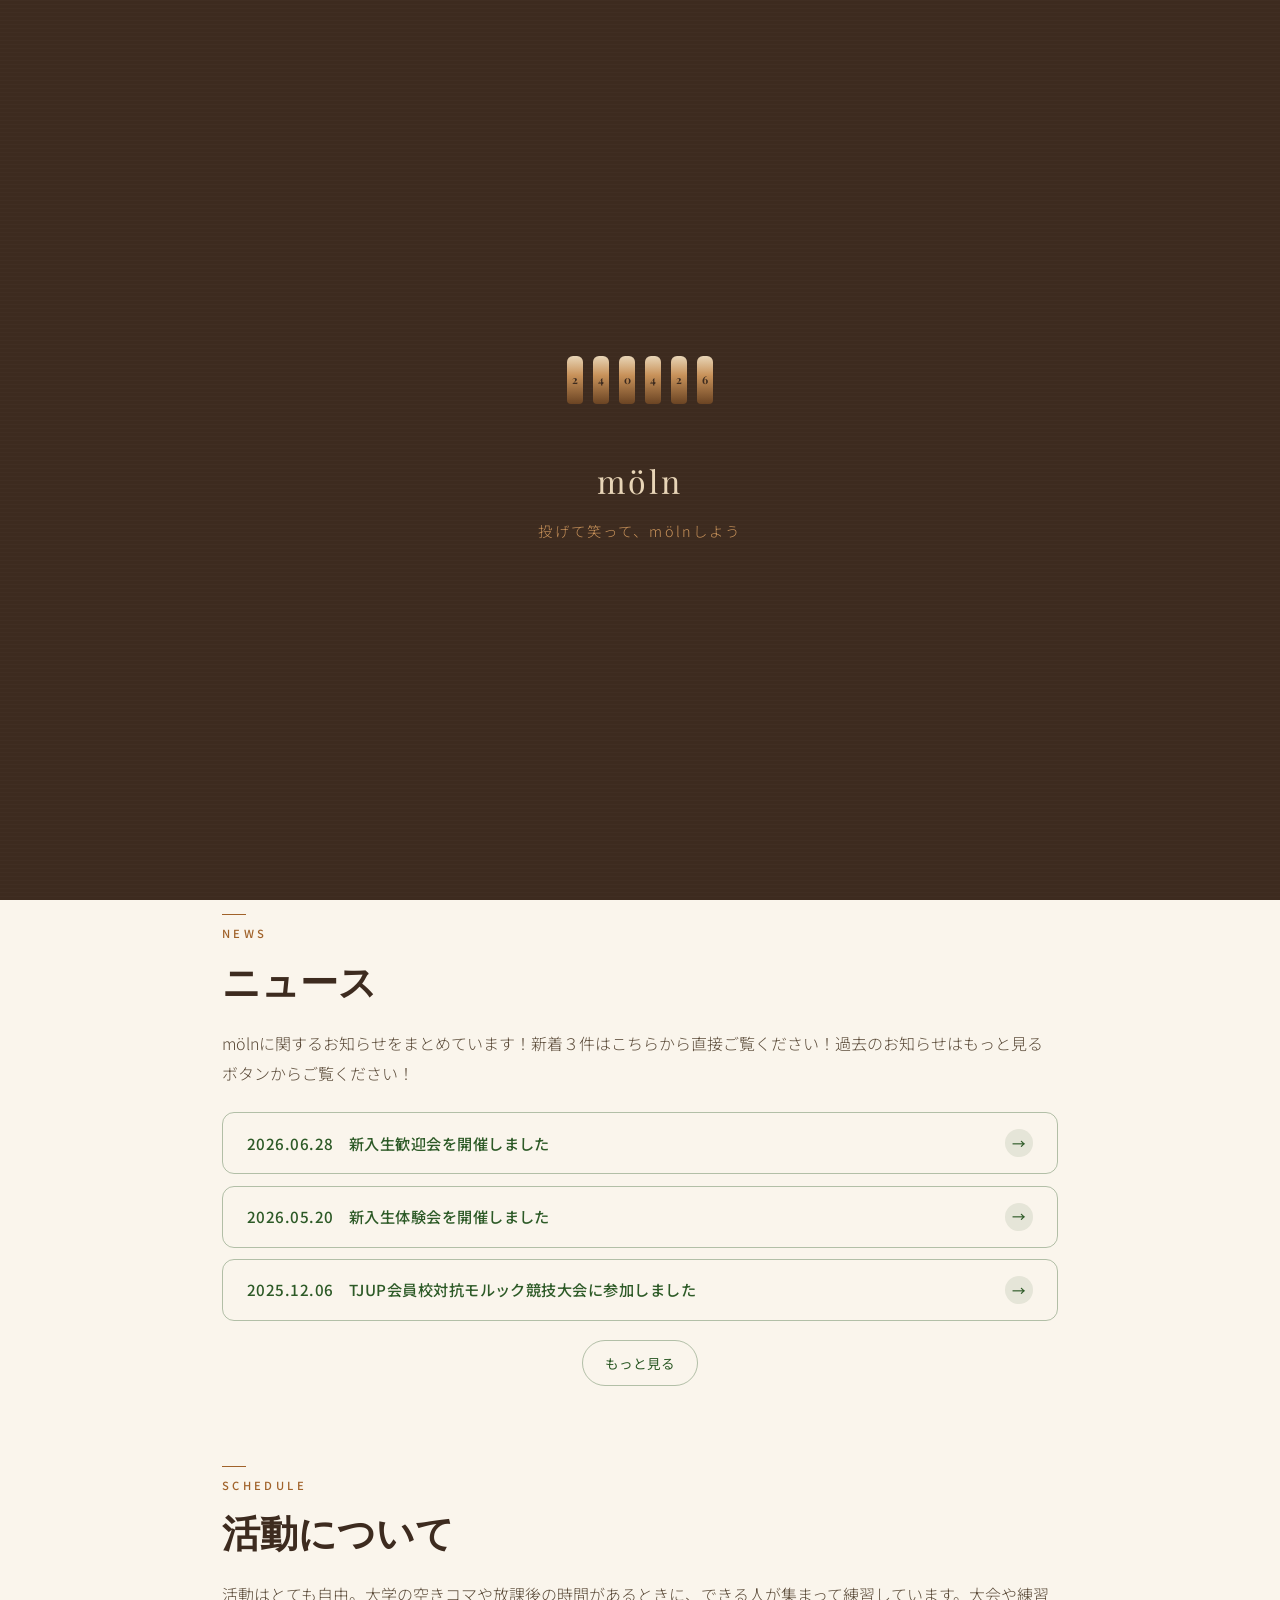
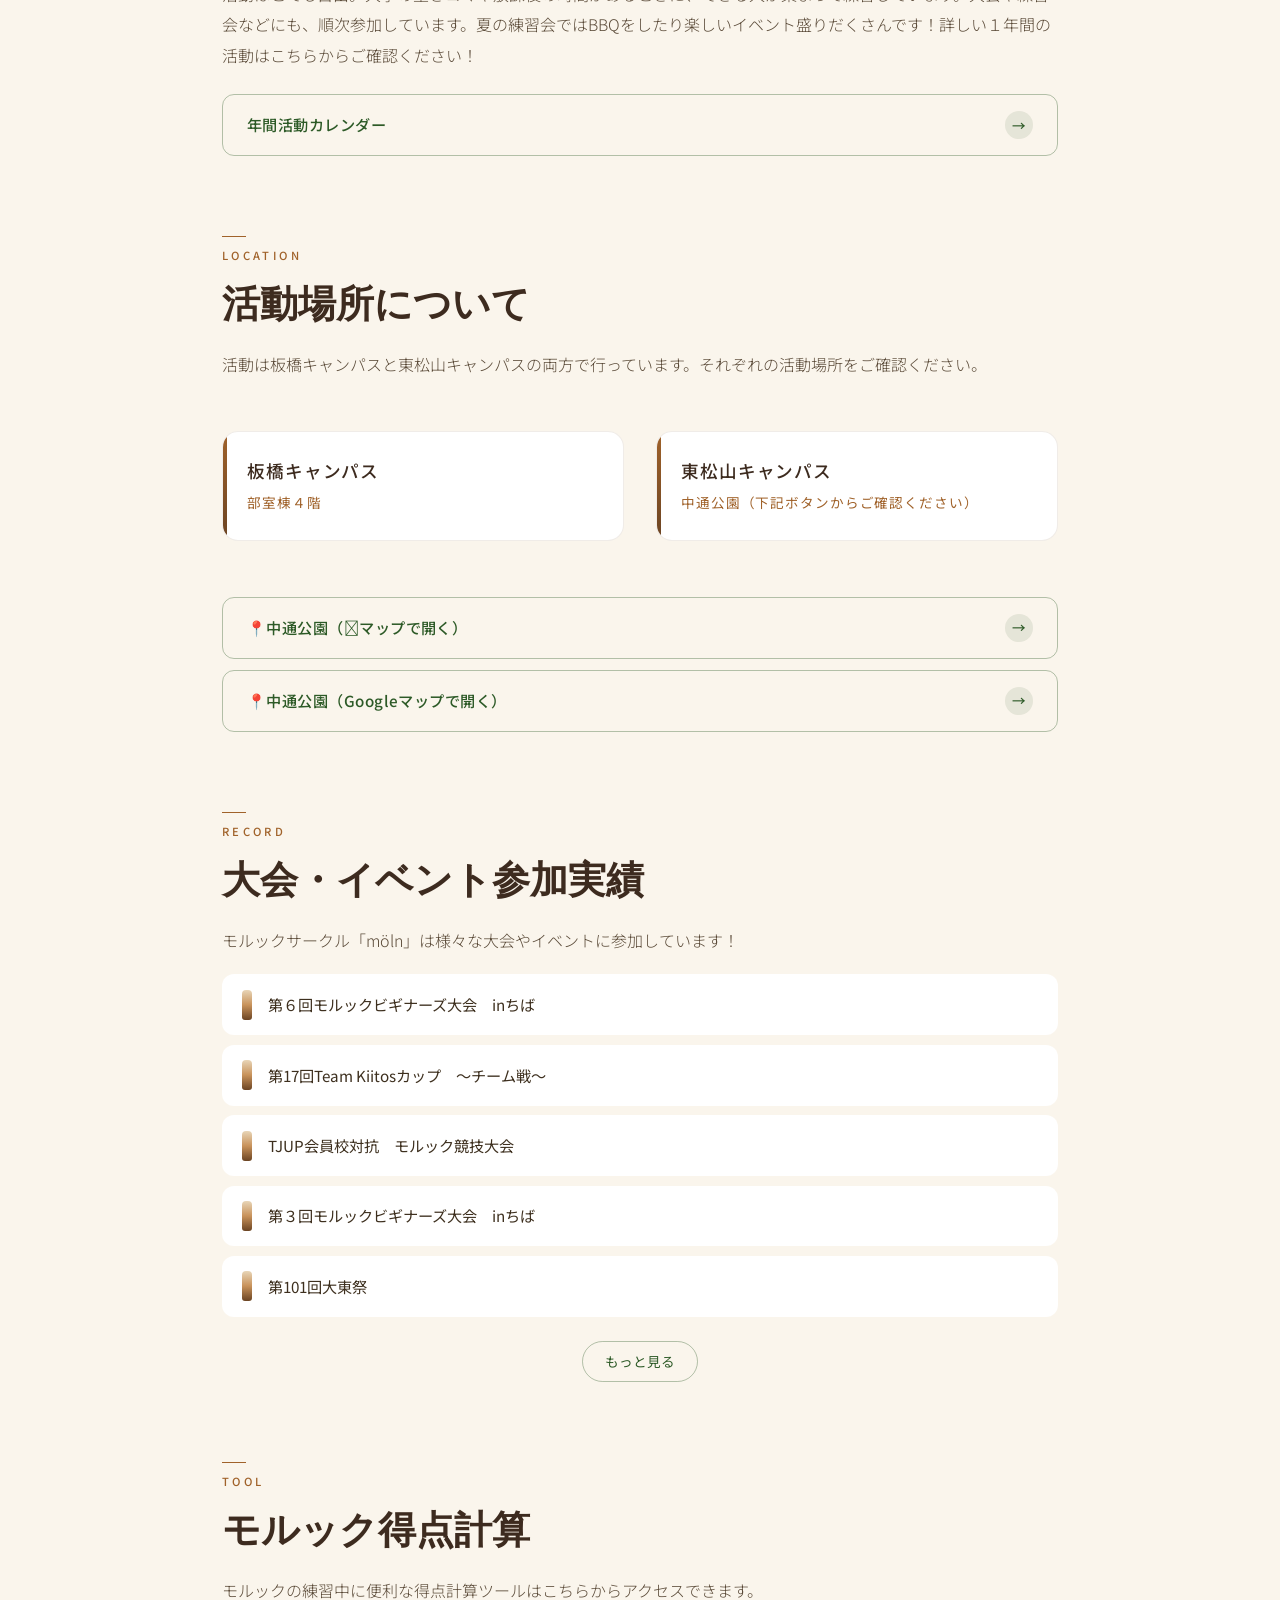
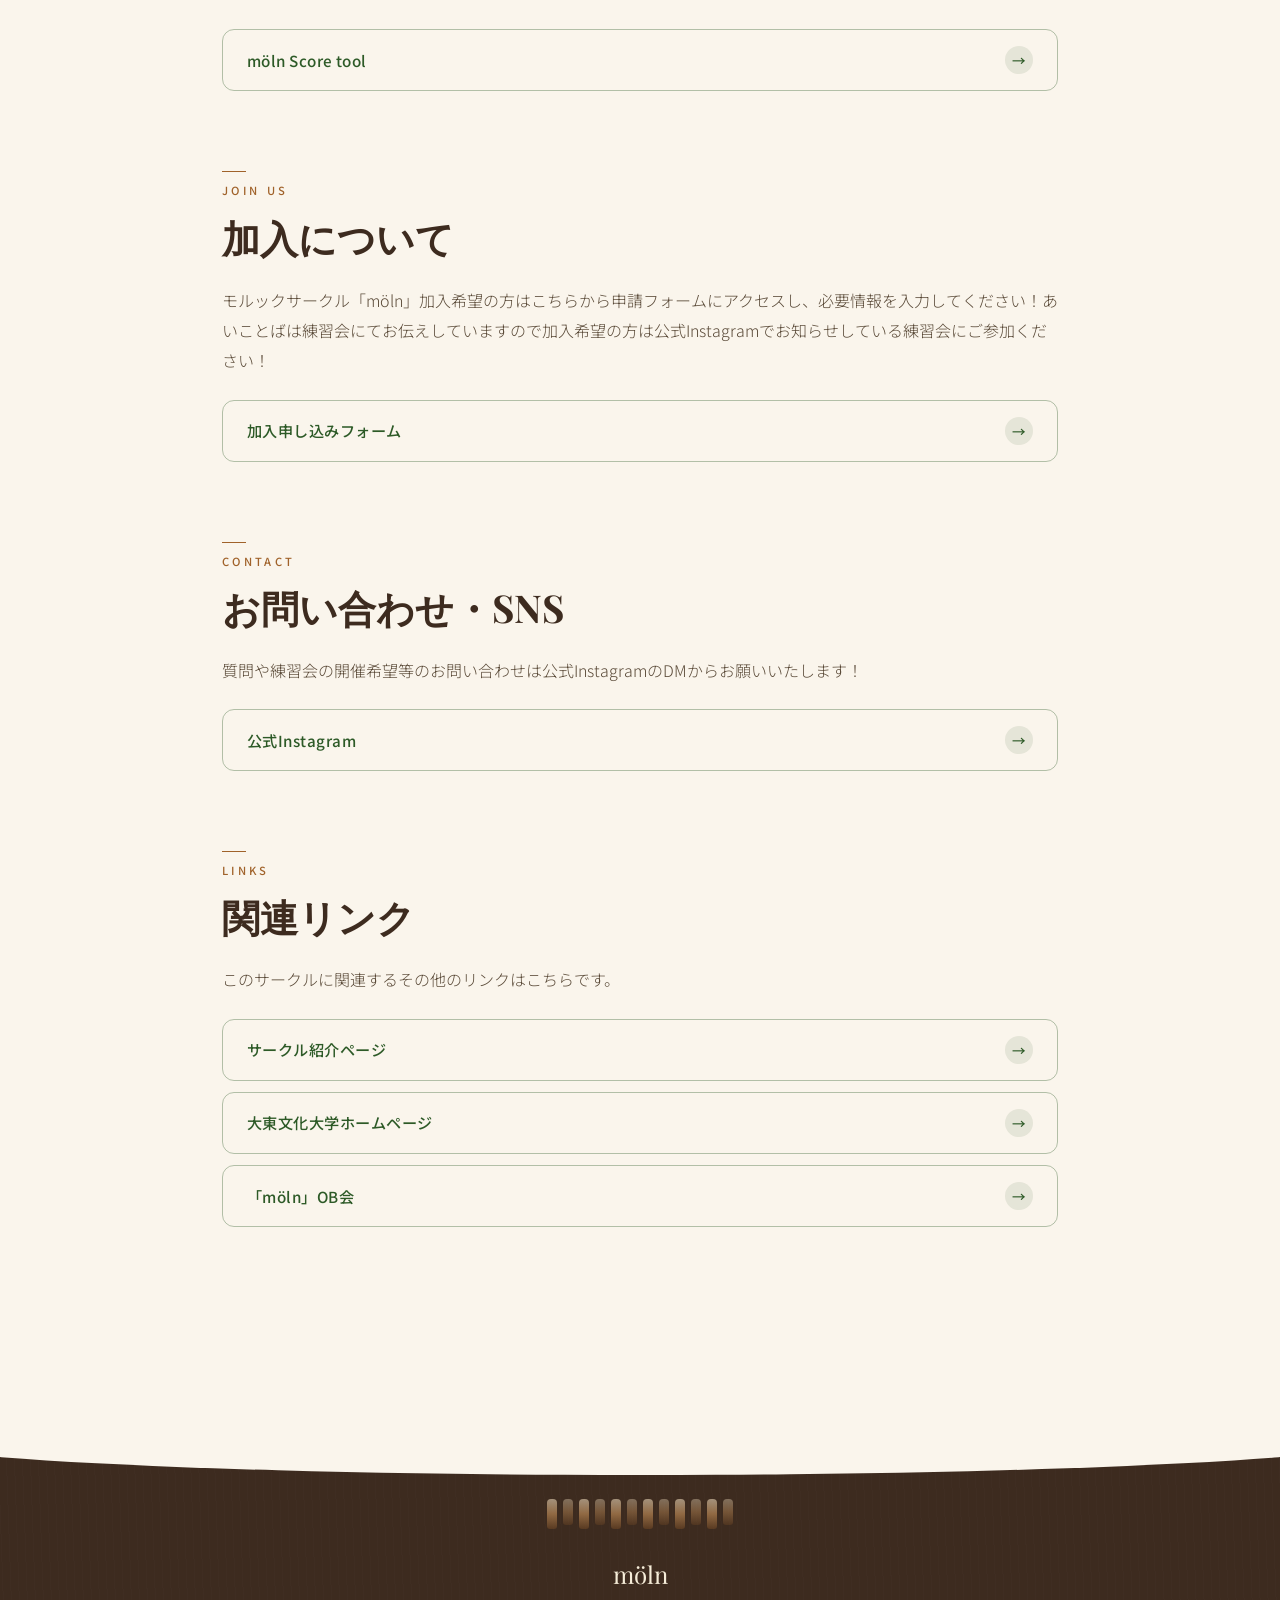
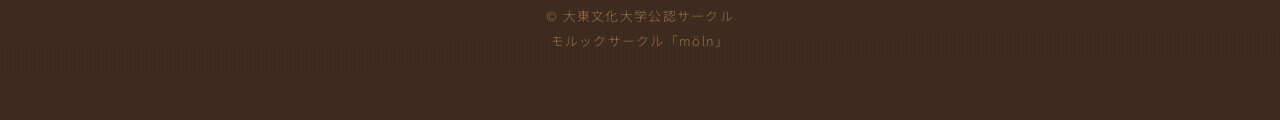
==== commit 968da16a: "Update index.html" ====
--- a/index.html
+++ b/index.html
@@ -905,9 +905,9 @@
       <p>mölnに関するお知らせをまとめています！新着３件はこちらから直接ご覧ください！過去のお知らせはもっと見るボタンからご覧ください！</p>
 
       <div class="link-list" id="newsList">
+       <a class="btn btn-outline" href="./article/26.06.28.html"><span class="btn-label">2026.06.28　新入生歓迎会を開催しました</span><span class="btn-arrow">→</span></a>
        <a class="btn btn-outline" href="./article/26.05.20.html"><span class="btn-label">2026.05.20　新入生体験会を開催しました</span><span class="btn-arrow">→</span></a>
        <a class="btn btn-outline" href="./article/25.12.06.html"><span class="btn-label">2025.12.06　TJUP会員校対抗モルック競技大会に参加しました</span><span class="btn-arrow">→</span></a>
-       <a class="btn btn-outline" href="./article/25.11.02.html"><span class="btn-label">2025.11.02　第101回大東祭に出展しました</span><span class="btn-arrow">→</span></a>
       </div>
 
       <div class="btn-center">
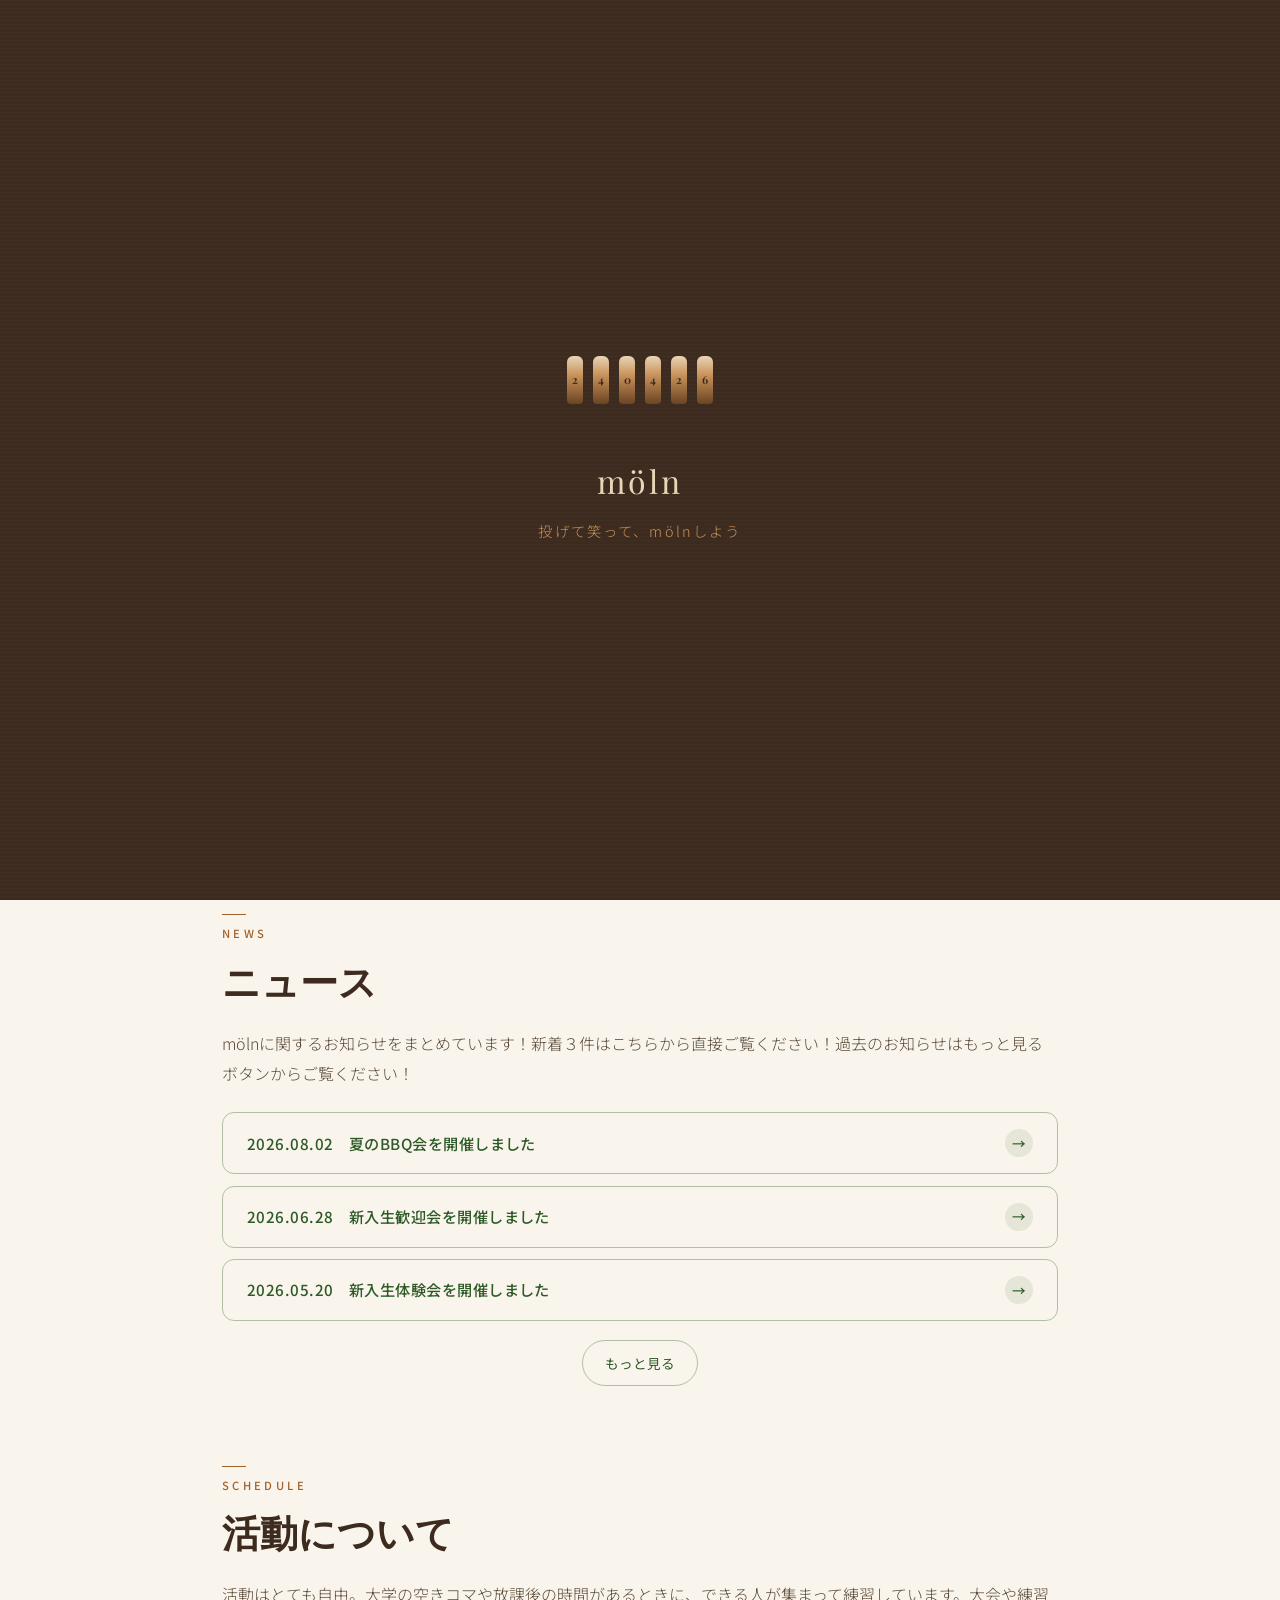
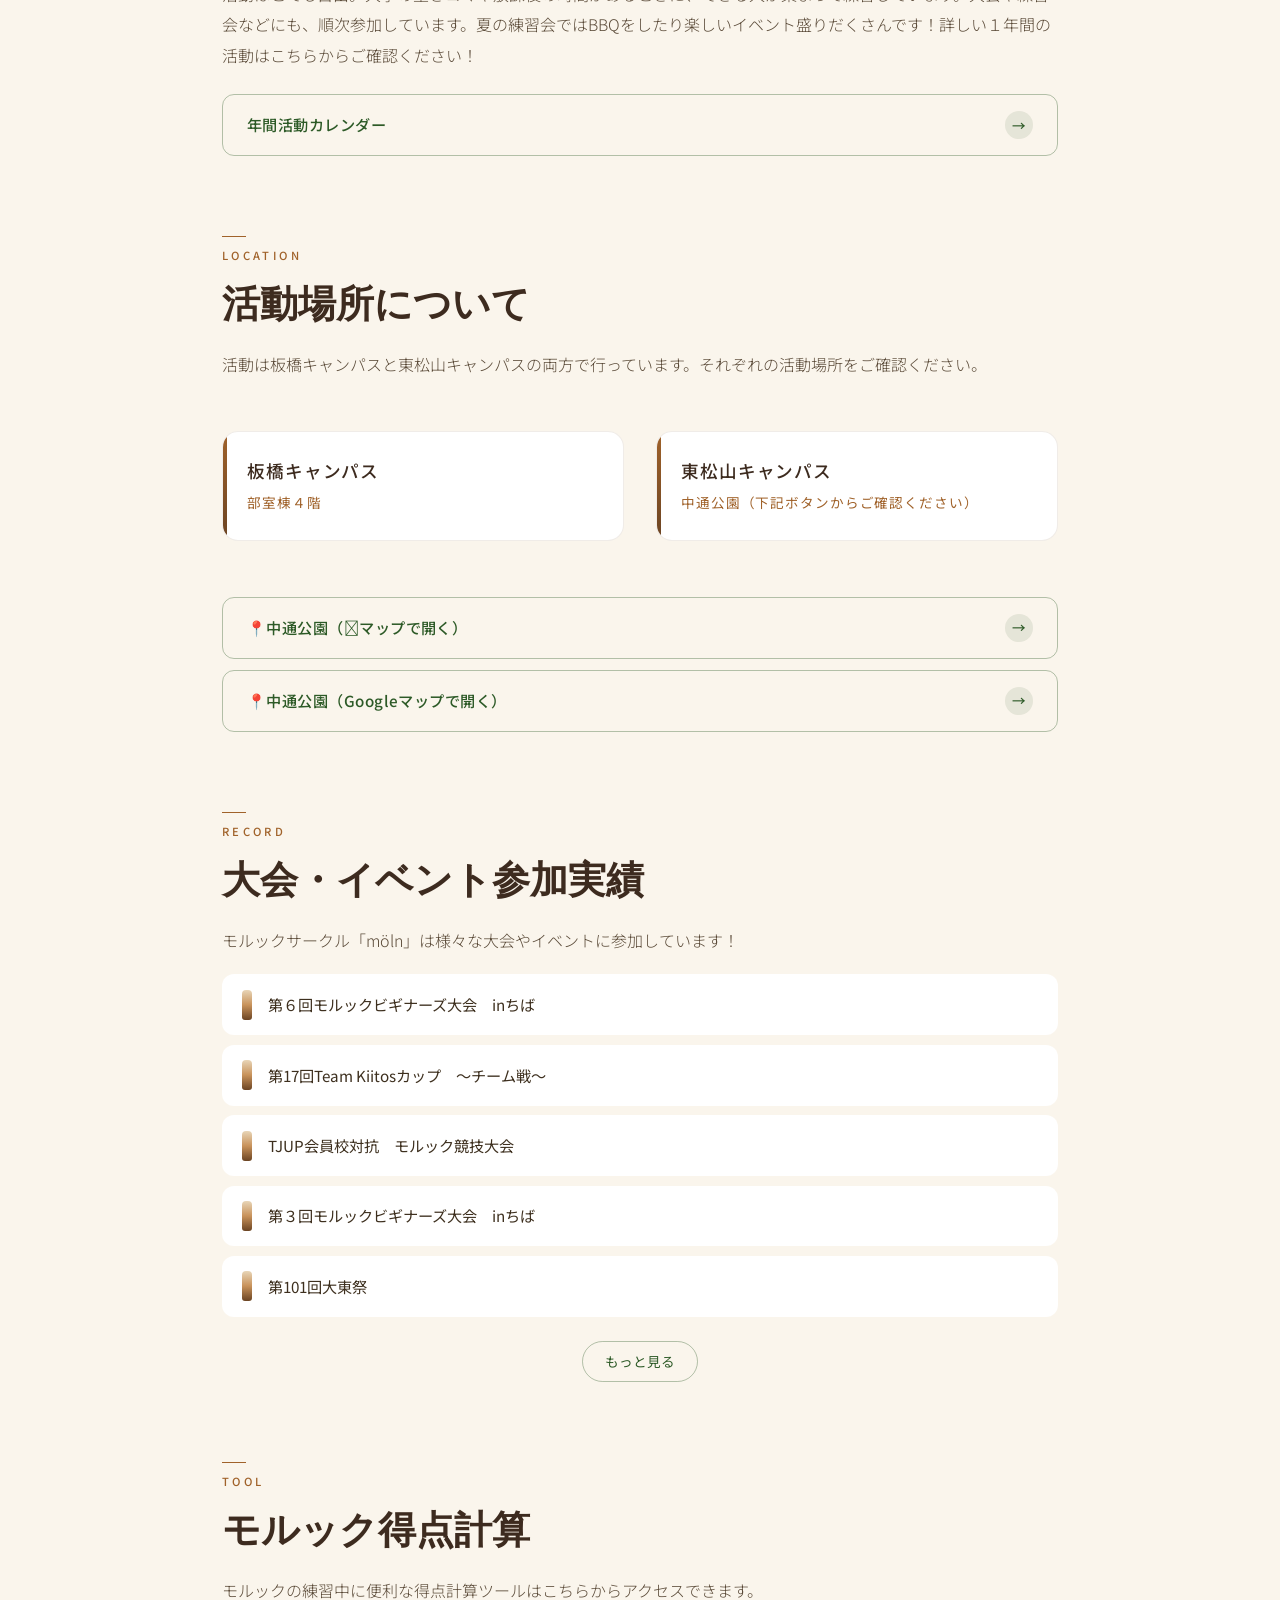
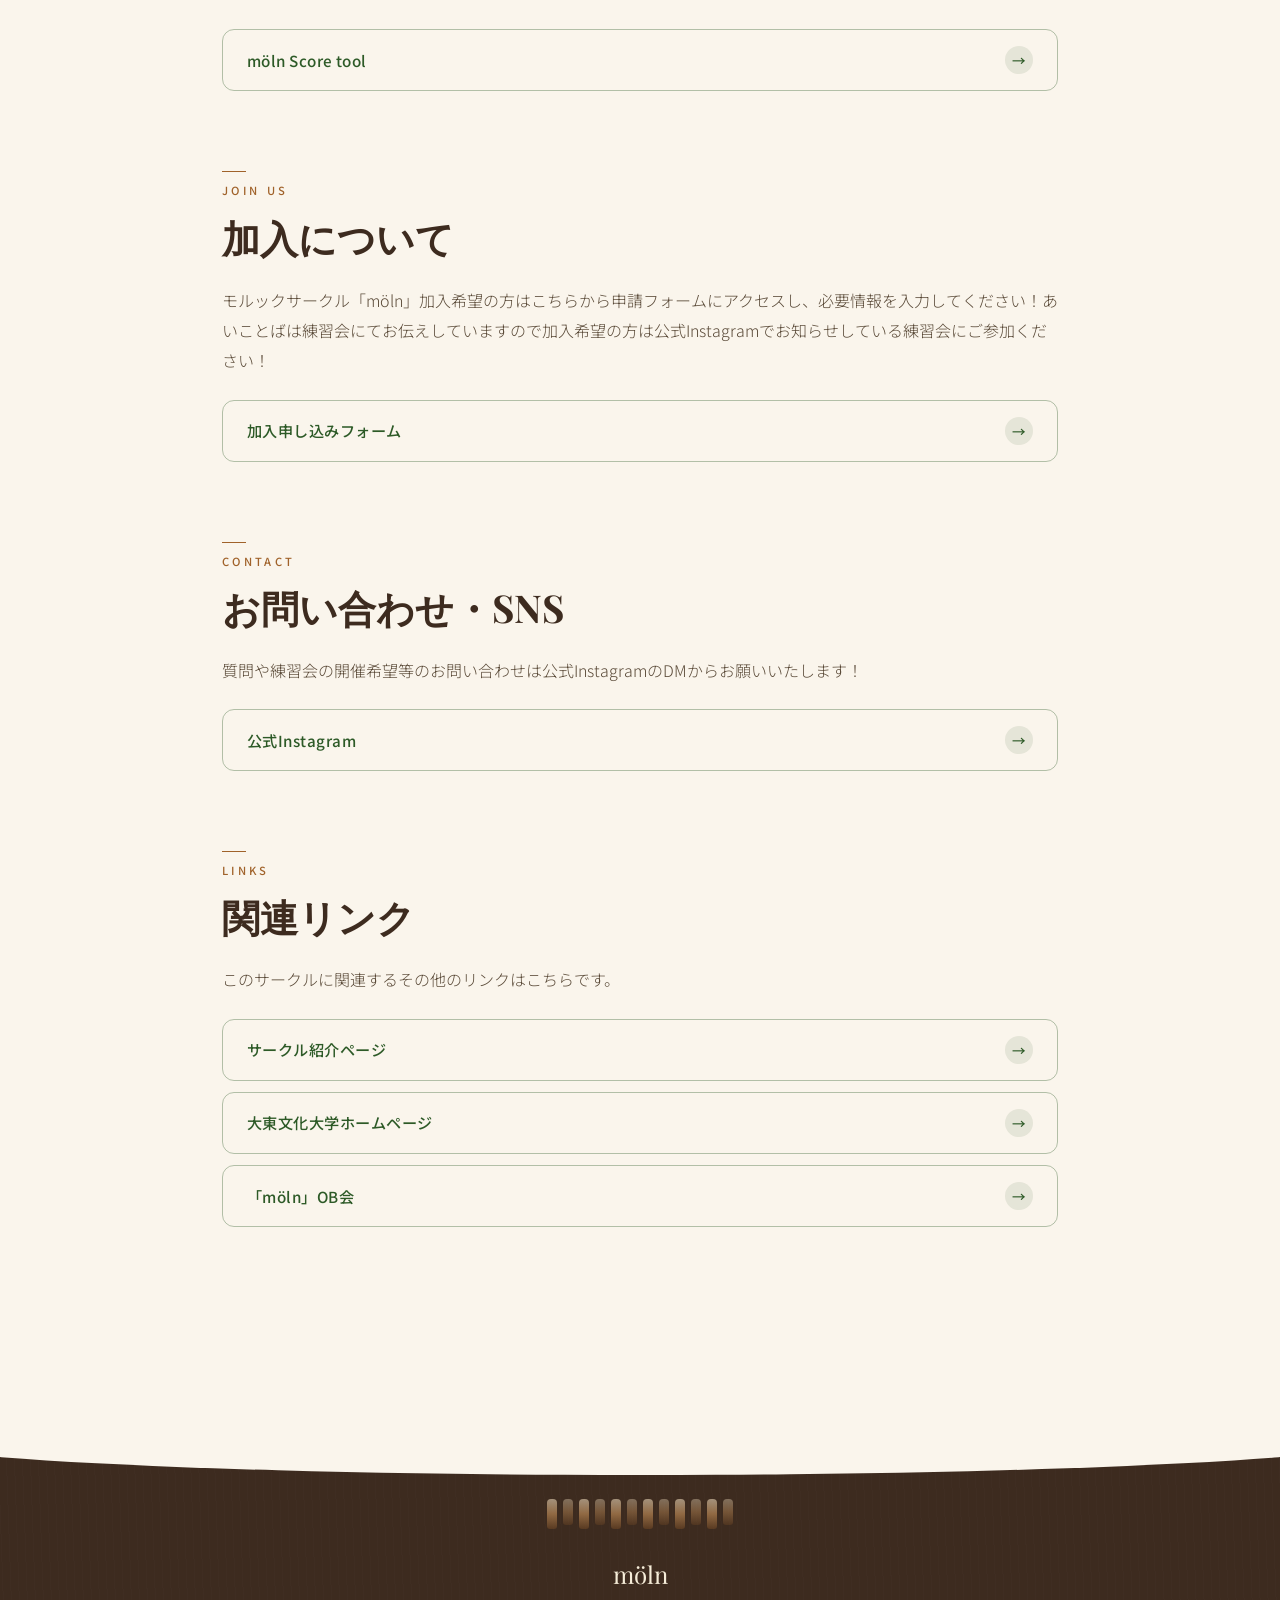
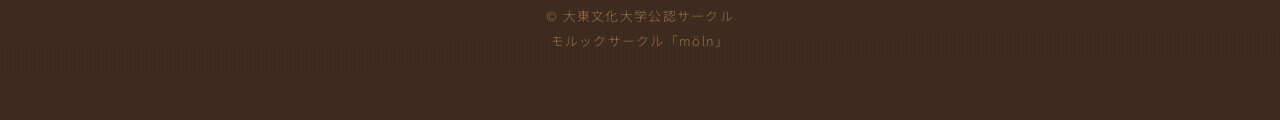
==== commit 36b23047: "Update index.html" ====
--- a/index.html
+++ b/index.html
@@ -905,9 +905,9 @@
       <p>mölnに関するお知らせをまとめています！新着３件はこちらから直接ご覧ください！過去のお知らせはもっと見るボタンからご覧ください！</p>
 
       <div class="link-list" id="newsList">
+       <a class="btn btn-outline" href="./article/26.08.02.html"><span class="btn-label">2026.08.02　夏のBBQ会を開催しました</span><span class="btn-arrow">→</span></a>
        <a class="btn btn-outline" href="./article/26.06.28.html"><span class="btn-label">2026.06.28　新入生歓迎会を開催しました</span><span class="btn-arrow">→</span></a>
        <a class="btn btn-outline" href="./article/26.05.20.html"><span class="btn-label">2026.05.20　新入生体験会を開催しました</span><span class="btn-arrow">→</span></a>
-       <a class="btn btn-outline" href="./article/25.12.06.html"><span class="btn-label">2025.12.06　TJUP会員校対抗モルック競技大会に参加しました</span><span class="btn-arrow">→</span></a>
       </div>
 
       <div class="btn-center">
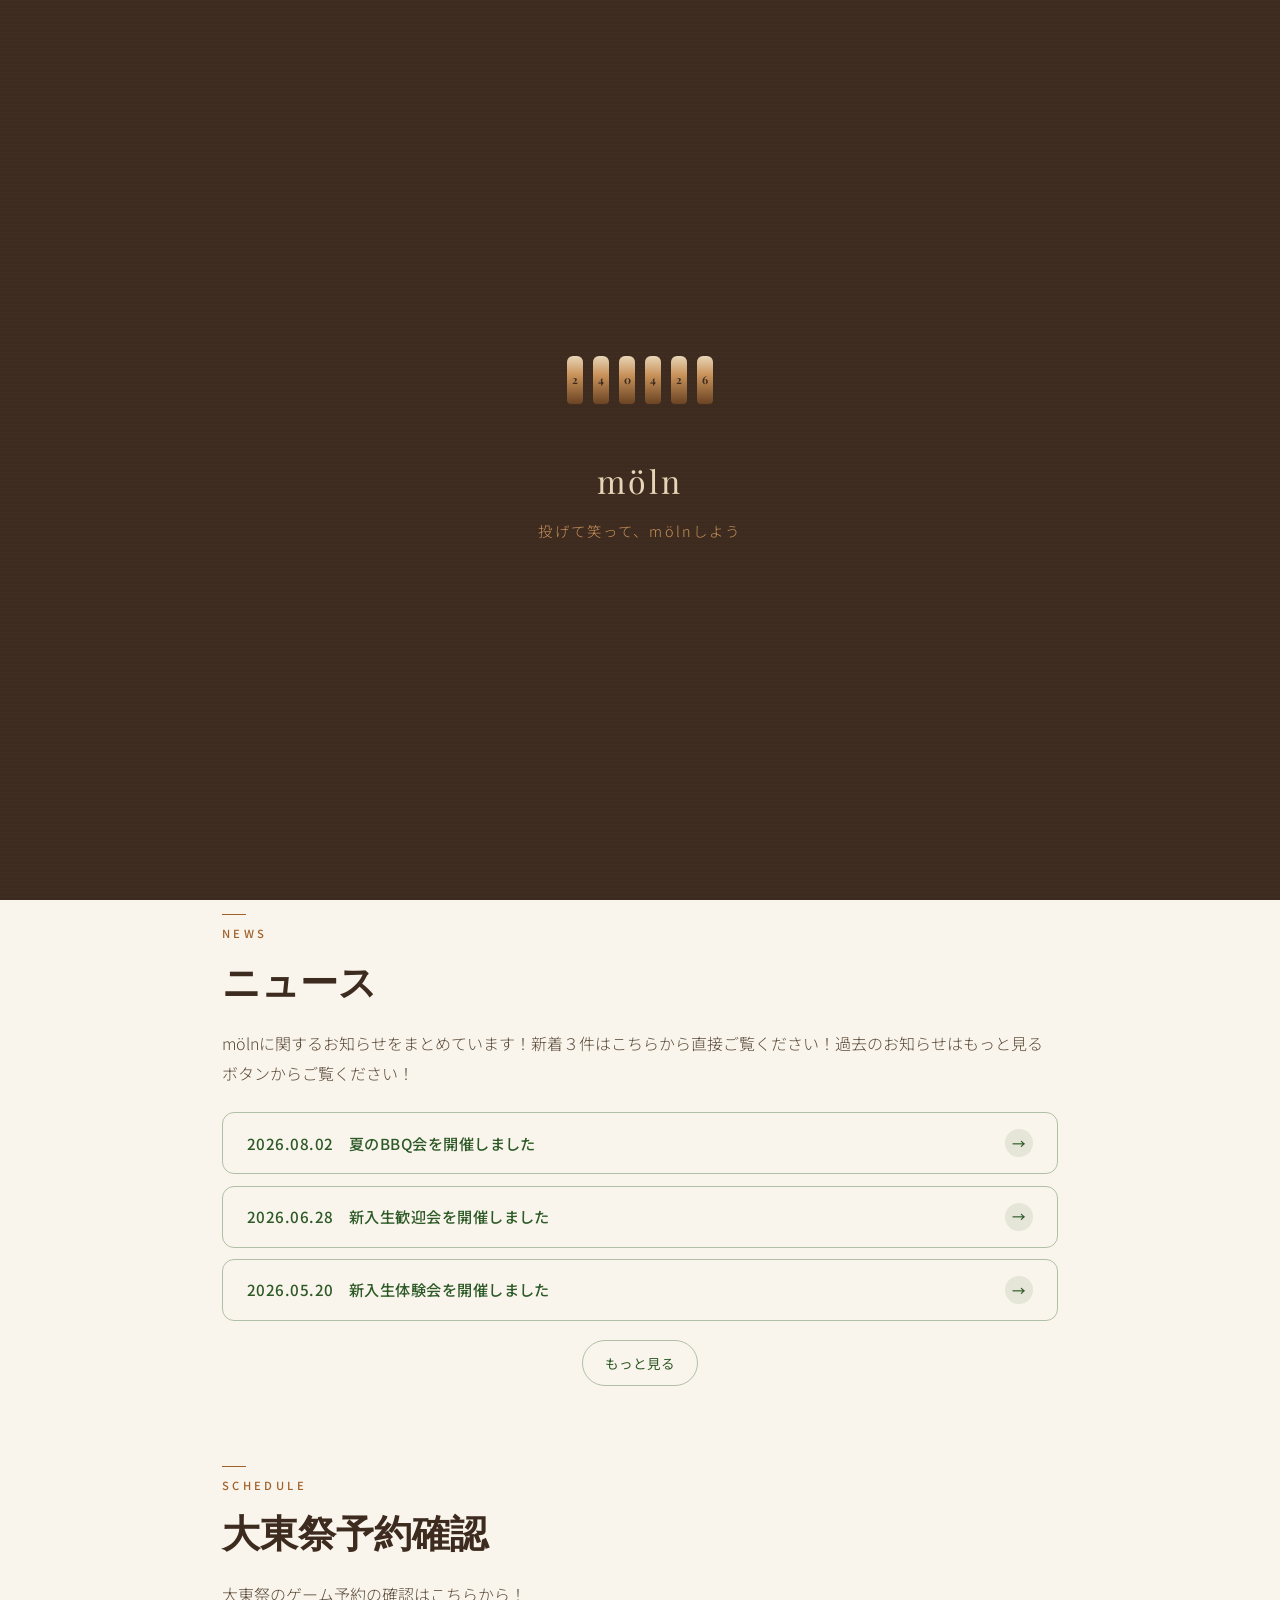
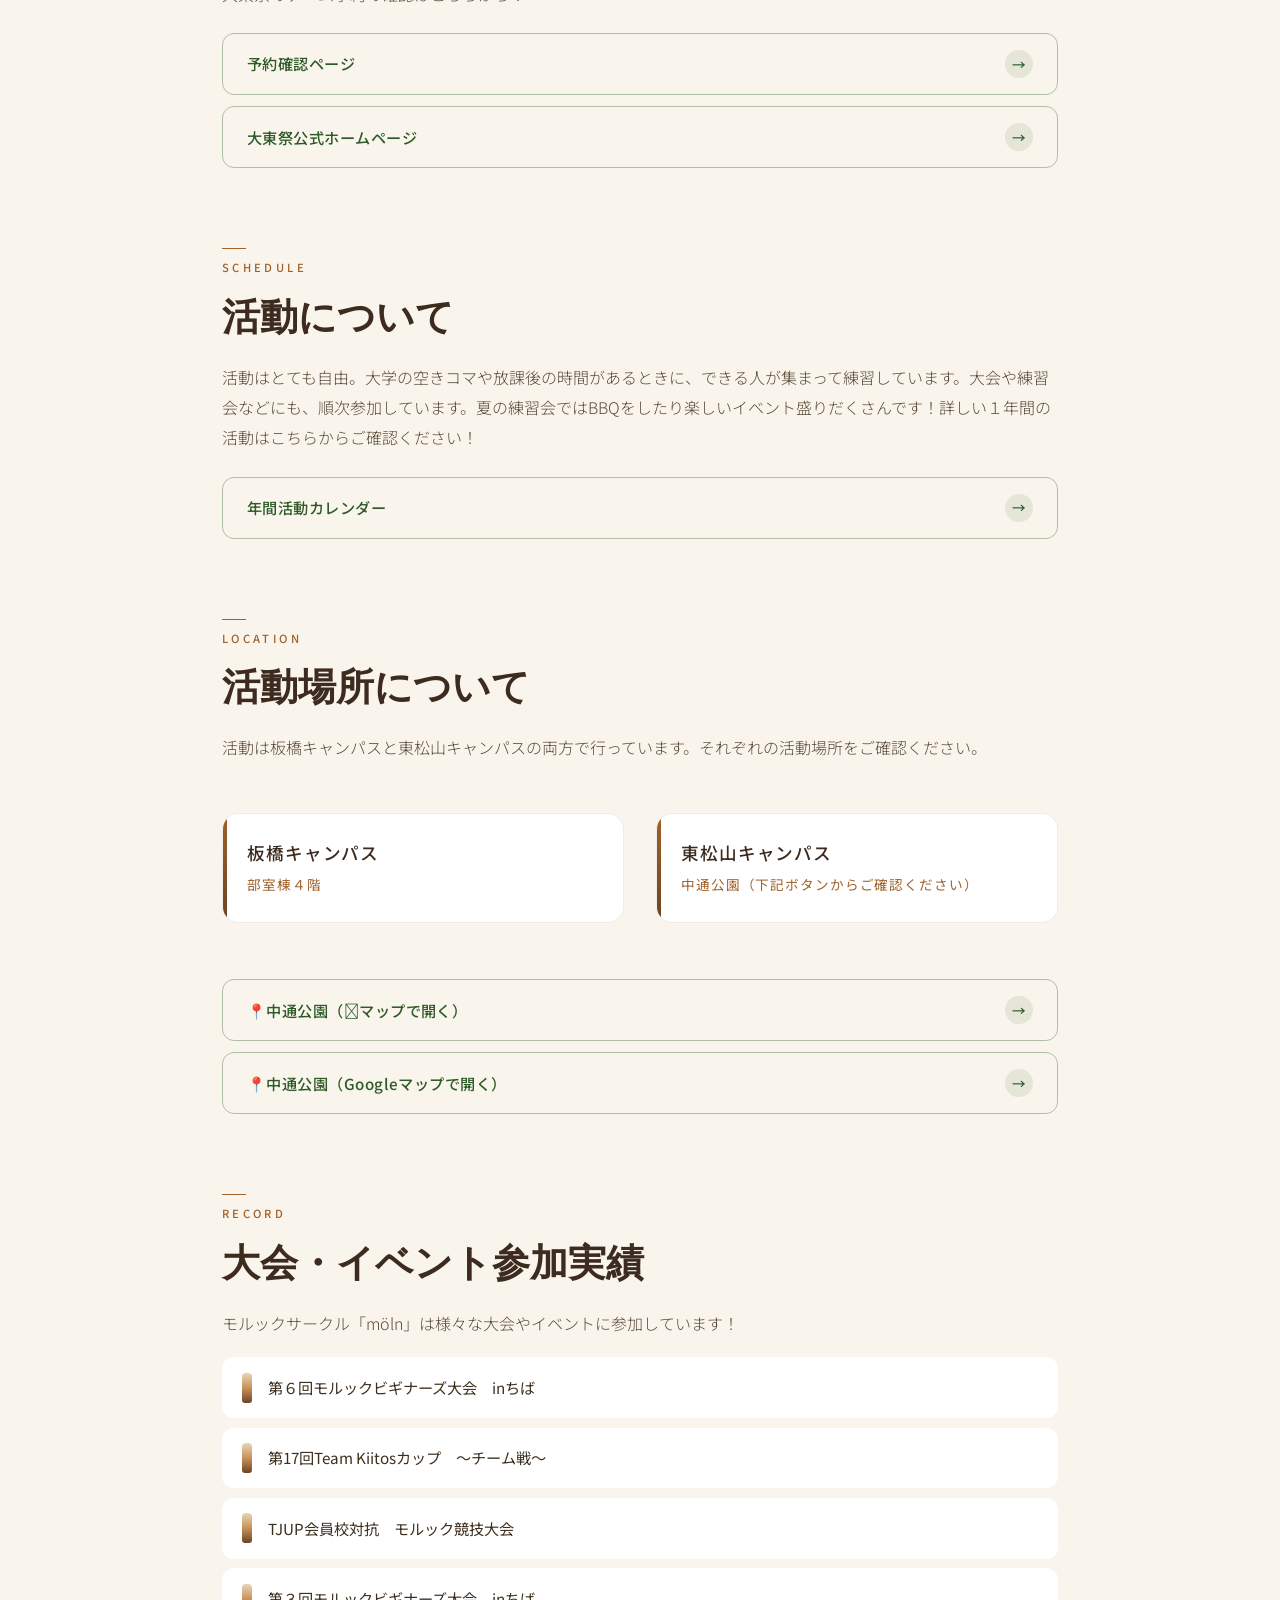
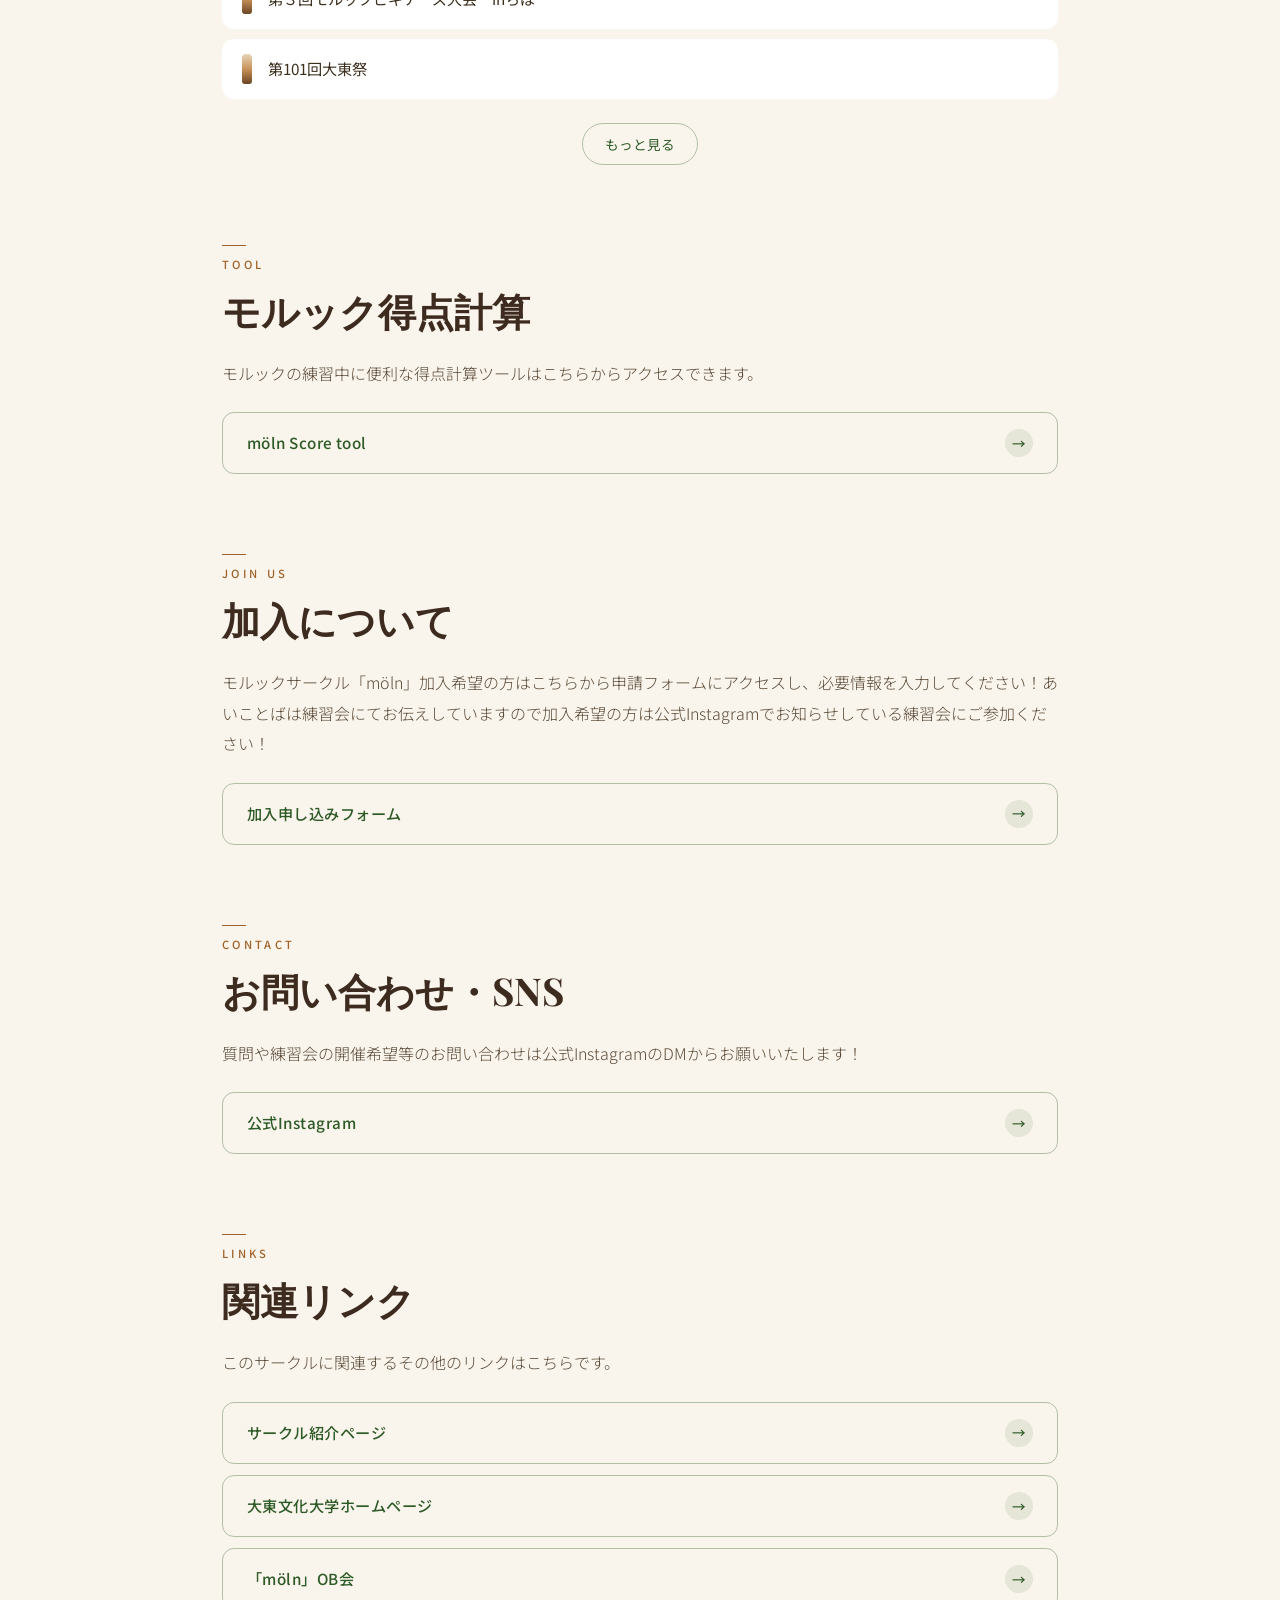
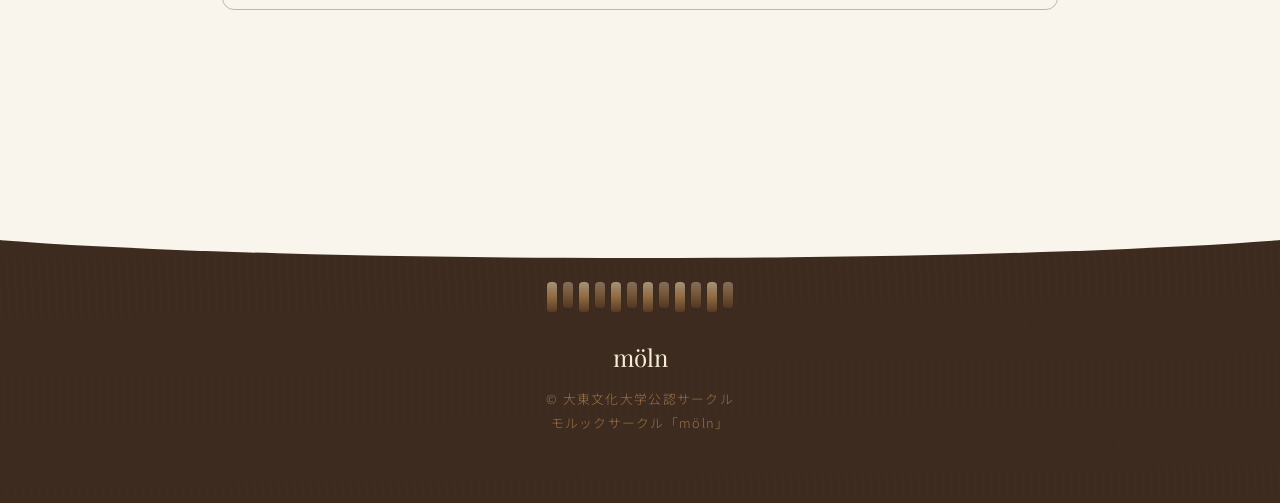
==== commit 05698a34: "Update index.html" ====
--- a/index.html
+++ b/index.html
@@ -854,7 +854,7 @@
         <li><a href="#schedule">Schedule</a></li>
         <li><a href="#location">Location</a></li>
         <li><a href="#record">Record</a></li>
-        <li><a href="#score">Score</a></li>
+        <li><a href="#score">Tool</a></li>
         <li><a href="#join">Join us</a></li>
         <li><a href="#contact">Contact</a></li>
         <li><a href="#links">Links</a></li>
@@ -916,6 +916,21 @@
 
     </section>
 
+
+    
+
+    <!-- 大東祭予約について -->
+    <section id="D-Fes">
+      <div class="schedule-text">
+        <div class="section-label">Schedule</div>
+        <h2>大東祭予約確認</h2>
+        <p>大東祭のゲーム予約の確認はこちらから！</p>
+        <div class="link-list">
+         <a class="btn btn-outline" href="./contents/d-fes.html">予約確認ページ<span class="btn-arrow">→</span></a>
+         <a class="btn btn-outline" href="https://daitosai.com" target="_blank">大東祭公式ホームページ<span class="btn-arrow">→</span></a>
+       </div>
+      </div>
+    </section>
 
 
 
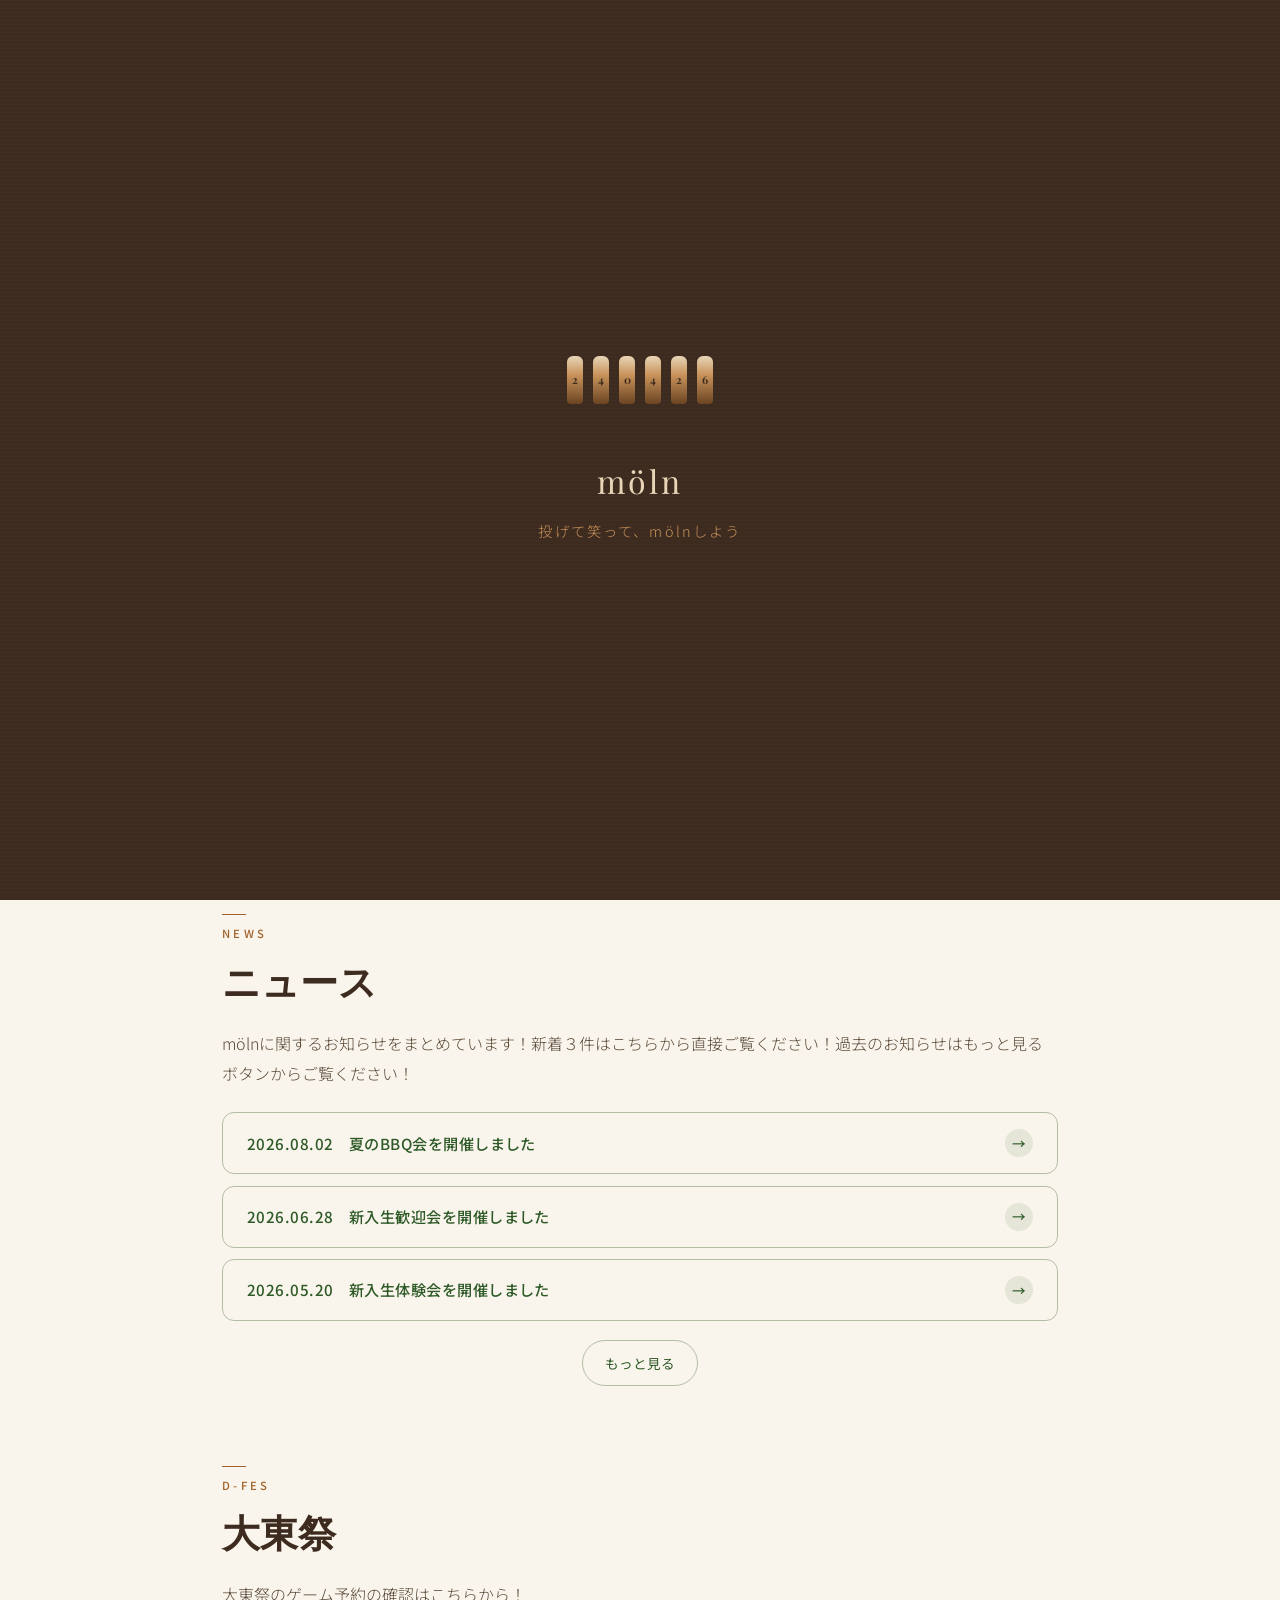
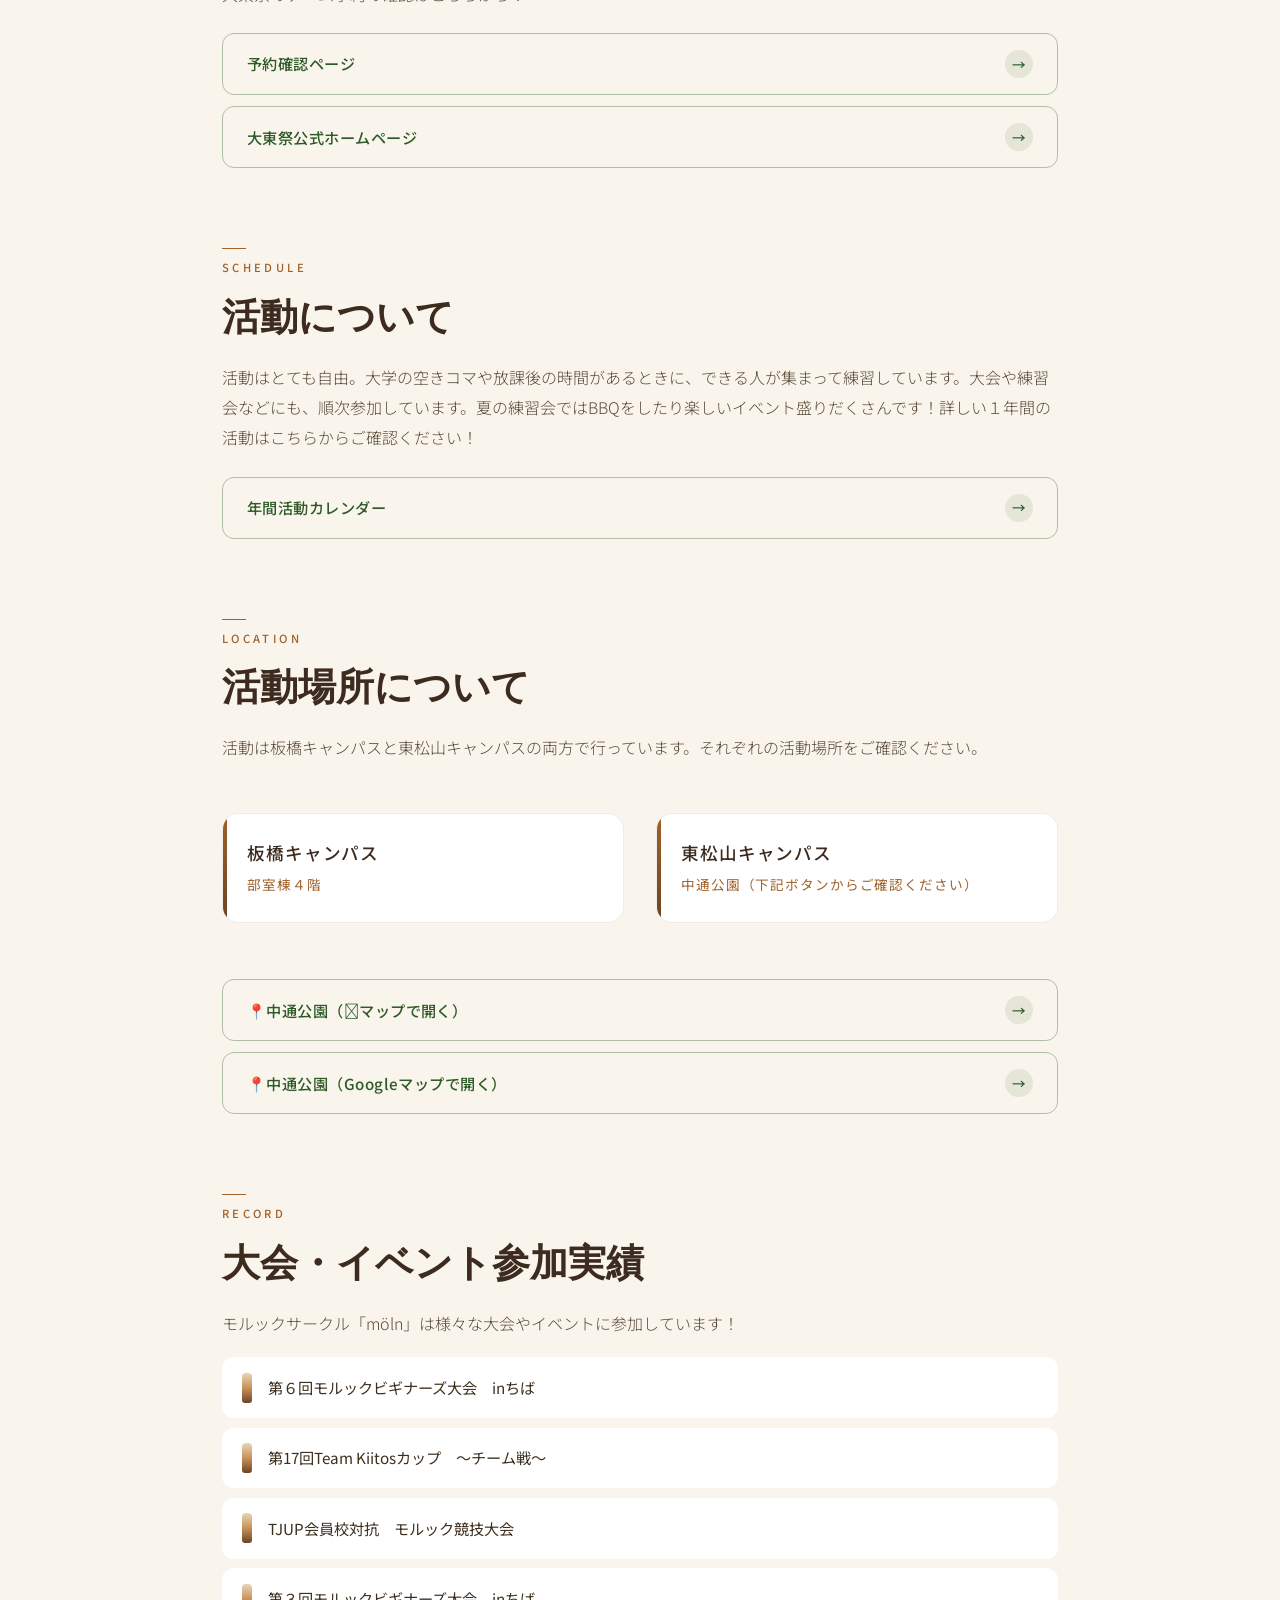
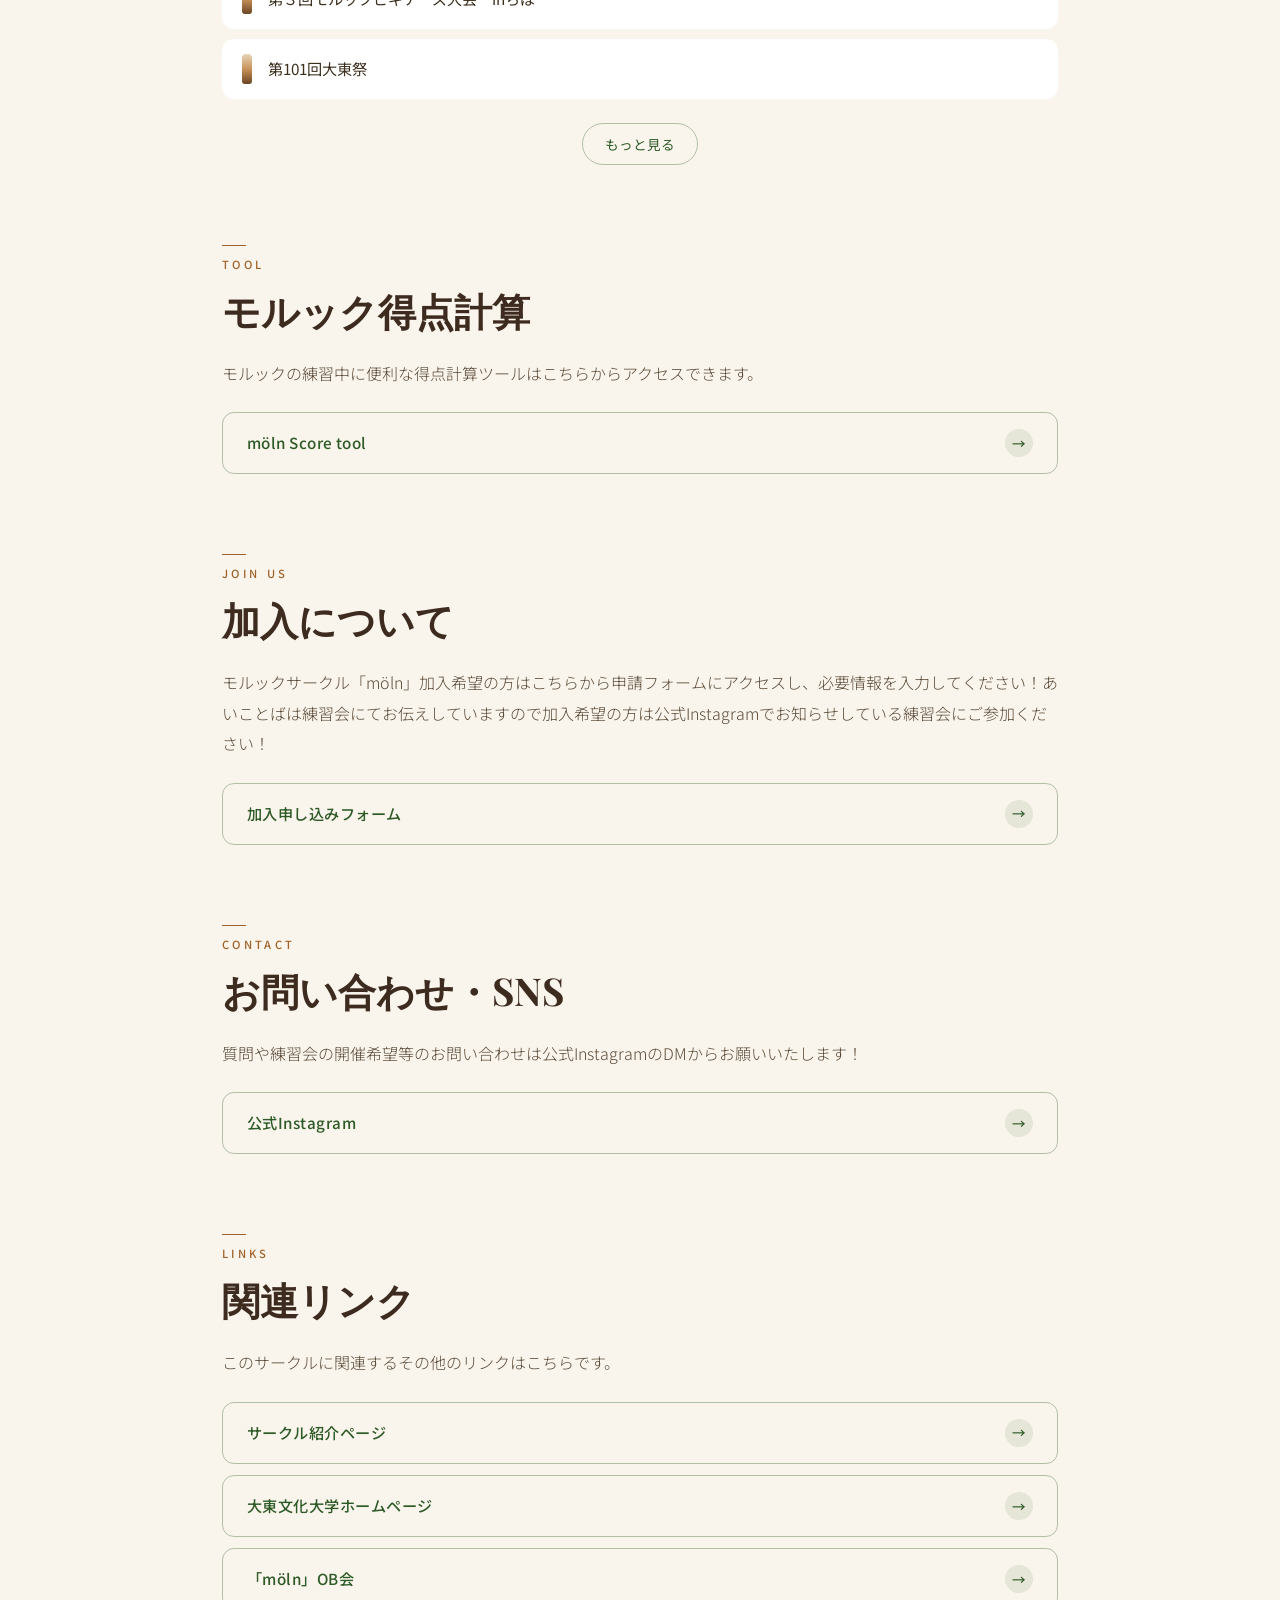
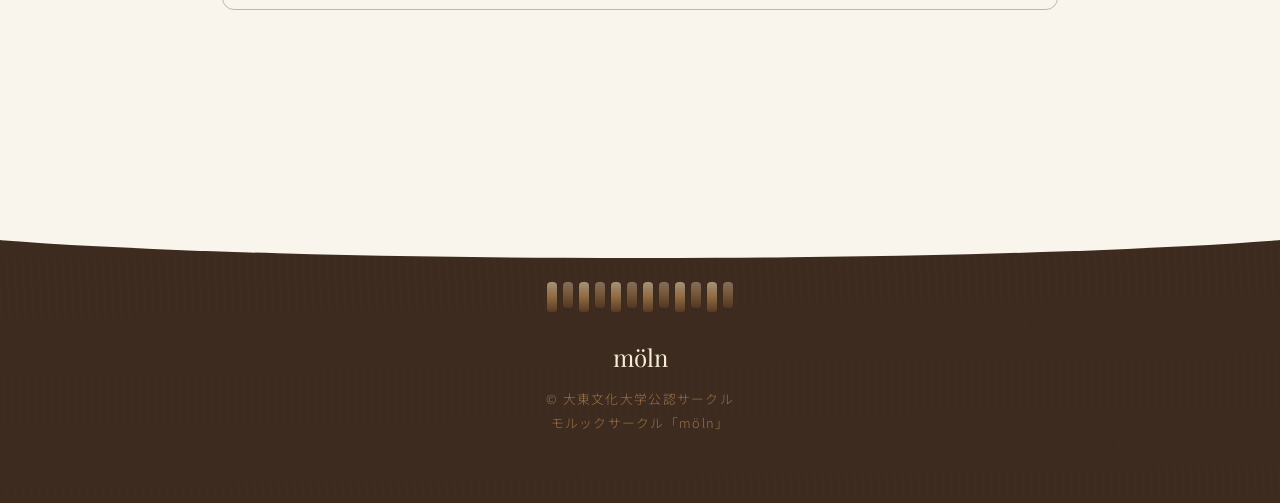
==== commit 04014ec8: "Update index.html" ====
--- a/index.html
+++ b/index.html
@@ -920,10 +920,10 @@
     
 
     <!-- 大東祭予約について -->
-    <section id="D-Fes">
+    <section id="schedule">
       <div class="schedule-text">
-        <div class="section-label">Schedule</div>
-        <h2>大東祭予約確認</h2>
+        <div class="section-label">D-Fes</div>
+        <h2>大東祭</h2>
         <p>大東祭のゲーム予約の確認はこちらから！</p>
         <div class="link-list">
          <a class="btn btn-outline" href="./contents/d-fes.html">予約確認ページ<span class="btn-arrow">→</span></a>
